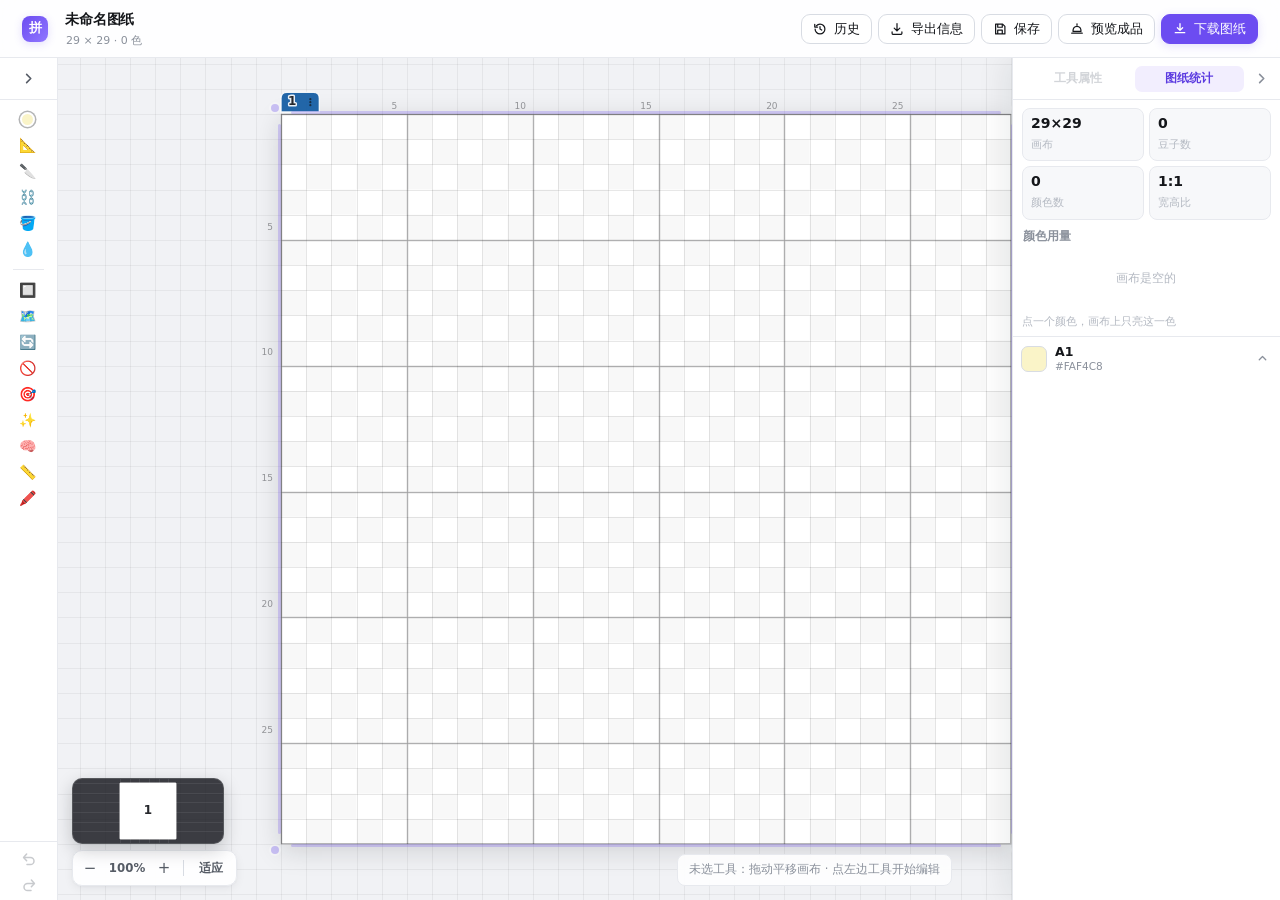
==== editor.html @ 42555d16 "Task #8：多区域 / 外置标签 / 跨层撤销 - 区域即实例：新建/点击切换/移动防重叠（resolveRegionOverlap 贪心沿最小清开轴推） - 外置左上标签：底边压顶线上方 2px" ====
<!DOCTYPE html>
<html lang="zh-CN">

<head>
    <meta charset="UTF-8">
    <meta name="viewport" content="width=device-width, initial-scale=1.0">
    <title>画布 · 拼豆图纸</title>
    <link rel="stylesheet" href="css/app.css">
    <link rel="stylesheet" href="css/editor.css">
</head>

<body class="editor">

    <header class="topbar ed-topbar">
        <a class="topbar-brand" href="index.html" title="回到首页">
            <span class="brand-mark">拼</span>
        </a>

        <div class="ed-doc">
            <input class="ed-doc-name" id="docName" value="未命名图纸" spellcheck="false" aria-label="图纸名称">
            <span class="ed-doc-meta" id="docMeta">—</span>
        </div>

        <div class="topbar-spacer"></div>

        <nav class="ed-actions">
            <button class="btn btn-sm" id="btnHistory" type="button">
                <svg width="14" height="14" viewBox="0 0 16 16" fill="none"><path d="M2.4 8a5.6 5.6 0 105.6-5.6c-1.7 0-3.2.8-4.2 2" stroke="currentColor" stroke-width="1.4" stroke-linecap="round"/><path d="M2 2.6v3.2h3.2" stroke="currentColor" stroke-width="1.4" stroke-linecap="round" stroke-linejoin="round"/><path d="M8 5.4V8l1.9 1.2" stroke="currentColor" stroke-width="1.4" stroke-linecap="round"/></svg>
                <span>历史</span>
            </button>

            <button class="btn btn-sm" id="btnExportInfo" type="button">
                <svg width="14" height="14" viewBox="0 0 16 16" fill="none"><path d="M8 1.8v8.4M4.8 7l3.2 3.2L11.2 7" stroke="currentColor" stroke-width="1.4" stroke-linecap="round" stroke-linejoin="round"/><path d="M2.4 11.4v1.4a1.4 1.4 0 001.4 1.4h8.4a1.4 1.4 0 001.4-1.4v-1.4" stroke="currentColor" stroke-width="1.4" stroke-linecap="round"/></svg>
                <span>导出信息</span>
            </button>

            <button class="btn btn-sm" id="btnSave" type="button">
                <svg width="14" height="14" viewBox="0 0 16 16" fill="none"><path d="M3 2.4h8l2.6 2.6v8.6H3V2.4z" stroke="currentColor" stroke-width="1.4" stroke-linejoin="round"/><path d="M5.4 2.4v3.6h5.2V2.4M5.4 13.6V9.4h5.2v4.2" stroke="currentColor" stroke-width="1.4" stroke-linejoin="round"/></svg>
                <span>保存</span>
            </button>

            <button class="btn btn-sm" id="btnIron" type="button">
                <svg width="14" height="14" viewBox="0 0 16 16" fill="none"><path d="M3.4 10.6h9.2c0-3.4-1.6-5.6-4.6-5.6S3.4 7.2 3.4 10.6z" stroke="currentColor" stroke-width="1.4" stroke-linejoin="round"/><path d="M2 12.8h12" stroke="currentColor" stroke-width="1.4" stroke-linecap="round"/><path d="M8 2v1.6" stroke="currentColor" stroke-width="1.4" stroke-linecap="round"/></svg>
                <span>预览成品</span>
            </button>

            <button class="btn btn-primary btn-sm" id="btnDownload" type="button">
                <svg width="14" height="14" viewBox="0 0 16 16" fill="none"><path d="M8 2v7.4M5 6.6L8 9.6l3-3" stroke="currentColor" stroke-width="1.5" stroke-linecap="round" stroke-linejoin="round"/><path d="M2.6 12.2h10.8" stroke="currentColor" stroke-width="1.5" stroke-linecap="round"/></svg>
                <span>下载图纸</span>
            </button>
        </nav>
    </header>

    <main class="ed-main">

        <!-- 工具栏（左侧导轨）：只放工具，属性/统计在右侧次面板 -->
        <aside class="ed-tools" id="toolbar">
            <button class="tool-toggle" id="toolToggle" type="button" title="展开工具名">
                <svg class="tool-toggle-chev" width="15" height="15" viewBox="0 0 16 16" fill="none">
                    <path d="M6 3.6L10.4 8 6 12.4" stroke="currentColor" stroke-width="1.7" stroke-linecap="round" stroke-linejoin="round" />
                </svg>
            </button>

            <div class="tool-scroll">
                <div class="tool-section" id="toolSection"></div>
            </div>

            <div class="tool-foot">
                <button class="undo-btn" id="btnUndo" type="button" title="撤销 (Ctrl+Z)">
                    <svg width="16" height="16" viewBox="0 0 16 16" fill="none"><path d="M3 7.4h6.4a3.6 3.6 0 010 7.2H6" stroke="currentColor" stroke-width="1.5" stroke-linecap="round"/><path d="M5.6 4L2.6 7.4l3 3.4" stroke="currentColor" stroke-width="1.5" stroke-linecap="round" stroke-linejoin="round"/></svg>
                    <span>撤销</span>
                </button>
                <button class="undo-btn" id="btnRedo" type="button" title="重做 (Ctrl+Y)">
                    <svg width="16" height="16" viewBox="0 0 16 16" fill="none"><path d="M13 7.4H6.6a3.6 3.6 0 000 7.2H10" stroke="currentColor" stroke-width="1.5" stroke-linecap="round"/><path d="M10.4 4l3 3.4-3 3.4" stroke="currentColor" stroke-width="1.5" stroke-linecap="round" stroke-linejoin="round"/></svg>
                    <span>重做</span>
                </button>
            </div>
        </aside>

        <!-- 画布 -->
        <div class="ed-viewport" id="viewport">
            <canvas id="board"></canvas>

            <!-- 画布尺寸手柄：跟着图纸走，拖四边/四角改格子数 -->
            <div class="ed-board-frame" id="boardFrame">
                <i class="bf-h bf-n" data-side="n"></i>
                <i class="bf-h bf-s" data-side="s"></i>
                <i class="bf-h bf-w" data-side="w"></i>
                <i class="bf-h bf-e" data-side="e"></i>
                <i class="bf-h bf-nw" data-side="nw"></i>
                <i class="bf-h bf-ne" data-side="ne"></i>
                <i class="bf-h bf-sw" data-side="sw"></i>
                <i class="bf-h bf-se" data-side="se"></i>
                <span class="bf-badge" id="bfBadge">29 × 29</span>
            </div>

            <!-- 左下角小窗导航：区域并集的色块 + 编号 + 视口框 -->
            <div class="ed-minimap" id="minimap">
                <canvas id="minimapCanvas"></canvas>
            </div>

            <div class="ed-hud ed-hud-left">
                <div class="ed-zoom">
                    <button class="hud-btn" id="zoomOut" title="缩小">−</button>
                    <span class="ed-zoom-val" id="zoomVal">100%</span>
                    <button class="hud-btn" id="zoomIn" title="放大">+</button>
                    <span class="hud-sep"></span>
                    <button class="hud-btn hud-btn-text" id="zoomFit" title="适应窗口">适应</button>
                </div>
            </div>

            <div class="ed-hud ed-hud-right">
                <span class="ed-hint" id="edHint">滚轮缩放 · 空格拖动 · B 画笔 R 剃刀 G 填充 I 取色</span>
            </div>
        </div>

        <!-- 次面板（右侧）：默认图纸统计，选中工具时变成该工具属性 -->
        <aside class="ed-insp" id="inspector">
            <header class="insp-head">
                <div class="insp-tabs" id="inspTabs">
                    <button class="insp-tab" data-tab="props" type="button">工具属性</button>
                    <button class="insp-tab is-active" data-tab="stats" type="button">图纸统计</button>
                </div>
                <button class="insp-fold" id="inspFold" type="button" title="收起次面板">
                    <svg class="insp-fold-chev" width="15" height="15" viewBox="0 0 16 16" fill="none">
                        <path d="M6 3.6L10.4 8 6 12.4" stroke="currentColor" stroke-width="1.7" stroke-linecap="round" stroke-linejoin="round" />
                    </svg>
                </button>
            </header>

            <div class="insp-body">
                <!-- 当前工具 / 命令的属性 -->
                <div class="insp-view" id="viewProps" hidden>

                    <!-- 有选区时的通用操作 -->
                    <div class="sel-bar" id="selBar" hidden>
                        <div class="sel-top">
                            <span class="sel-info" id="selInfo">—</span>
                            <span class="sel-scope" id="selScope">仅选区内</span>
                        </div>
                        <div class="sel-acts">
                            <button class="mini-btn" data-sel="fill" type="button" title="用当前颜色填满选区">填充</button>
                            <button class="mini-btn" data-sel="clear" type="button" title="清空选区内所有格子">清空</button>
                            <button class="mini-btn" data-sel="crop" type="button" title="把画布裁剪到选区">裁剪</button>
                            <button class="mini-btn" data-sel="none" type="button" title="取消选区">取消</button>
                        </div>
                    </div>

                    <!-- 笔迹：画笔 / 剃刀 共用 -->
                    <section class="ip-sec" data-panel="brush razor chainRazor">
                        <div class="ip-title">笔迹</div>

                        <div class="tp-row">
                            <span class="tp-label">大小</span>
                            <input class="tp-input" type="number" id="brushSize" value="1" min="1" max="20">
                        </div>

                        <div class="tp-row">
                            <span class="tp-label">形状</span>
                            <div class="tp-flip" id="brushShape">
                                <button class="mini-btn is-on" data-shape="square" type="button" title="方块">■</button>
                                <button class="mini-btn" data-shape="round" type="button" title="圆形">●</button>
                                <button class="mini-btn" data-shape="cross" type="button" title="十字">＋</button>
                            </div>
                        </div>

                        <div class="tp-row" data-when="razor chainRazor">
                            <span class="tp-label">擦除后</span>
                            <div class="ip-color ip-color-pick" id="eraseColorChip" role="button" tabindex="0" title="点一下改「空格底色」">
                                <span class="ip-color-dot" id="eraseColorDot"></span>
                                <span class="ip-color-code" id="eraseColorCode">#FFFFFF</span>
                                <input type="color" id="emptyColorPip" value="#ffffff" tabindex="-1">
                            </div>
                        </div>
                    </section>

                    <!-- 画笔：本地笔刷库（原「画笔管理」并入这里） -->
                    <section class="ip-sec" data-panel="brush">
                        <div class="ip-title">笔刷库 · 本地</div>
                        <div class="brush-lib" id="brushLibList"></div>
                        <button class="cmd-ghost" id="btnBrushSave" type="button">＋ 把当前笔迹存为笔刷</button>
                    </section>

                    <!-- 选区工具 -->
                    <section class="ip-sec" data-panel="select">
                        <div class="ip-title">选区</div>

                        <div class="tp-row tp-row-wide">
                            <span class="tp-label">形状</span>
                            <div class="tp-flip sel-shapes" id="selShape">
                                <button class="mini-btn is-on" data-shape="rect" type="button" title="拖出矩形">矩形</button>
                                <button class="mini-btn" data-shape="lasso" type="button" title="按住随手画圈">套索</button>
                                <button class="mini-btn" data-shape="smudge" type="button" title="涂抹：划到哪选到哪">涂抹</button>
                                <button class="mini-btn" data-shape="polygon" type="button" title="逐点连接，双击闭合">多边形</button>
                            </div>
                        </div>

                        <div class="tp-row tp-row-wide">
                            <span class="tp-label">方式</span>
                            <div class="tp-flip sel-shapes sel-ops" id="selOps">
                                <button class="mini-btn is-on" data-op="new" type="button" title="新选区：替换掉原来的选区">新建</button>
                                <button class="mini-btn" data-op="add" type="button" title="加选：Shift + 拖">加选</button>
                                <button class="mini-btn" data-op="sub" type="button" title="减选：Alt + 拖">减选</button>
                                <button class="mini-btn" data-op="inter" type="button" title="交集：Shift + Alt + 拖">交集</button>
                            </div>
                        </div>

                        <div class="tp-row" id="selSmudgeRow" hidden>
                            <span class="tp-label">笔宽</span>
                            <input class="cmd-range" type="range" id="selSmudge" min="1" max="6" step="1" value="3">
                        </div>

                        <div class="sel-stat" id="selStat">还没有选区</div>

                        <div class="tp-flip sel-quick">
                            <button class="mini-btn" data-selact="all" type="button" title="全选整张画布">全选</button>
                            <button class="mini-btn" data-selact="invert" type="button" title="选中选区以外的地方">反选</button>
                            <button class="mini-btn" data-selact="none" type="button" title="取消选区">取消</button>
                            <button class="mini-btn" data-selact="close" id="selClose" type="button" hidden>闭合</button>
                        </div>

                        <p class="cmd-hint">选区存在时，画笔 / 剃刀 / 填充 / 命令都只作用在选区内。</p>

                        <details class="ip-more">
                            <summary>快捷键与更多规则</summary>
                            <p class="cmd-hint">
                                <span class="hint-mod">按住 <b>Shift</b> 拖＝加选，<b>Alt</b> 拖＝减选，<b>Shift+Alt</b>＝交集，还能拖到一半再按。<br>
                                <b>Ctrl+A</b> 全选 · <b>Ctrl+Shift+I</b> 反选 · <b>Ctrl+D</b> 取消 · <b>Delete</b> 清内容<br></span>
                                多边形：连点顶点，双击或点回起点闭合。
                            </p>
                        </details>
                    </section>

                    <!-- 填充 -->
                    <section class="ip-sec" data-panel="fill">
                        <div class="ip-title">填充</div>
                        <div class="tp-row">
                            <span class="tp-label">填充颜色</span>
                            <button class="ip-color" id="fillColorChip" type="button" title="点下方色卡换色">
                                <span class="ip-color-dot" id="fillColorDot"></span>
                                <span class="ip-color-code" id="fillColorCode">—</span>
                            </button>
                        </div>
                        <p class="cmd-hint">点一下，填满相连的同色区域。</p>
                    </section>

                    <!-- 取色器 -->
                    <section class="ip-sec" data-panel="picker">
                        <div class="ip-title">取色器</div>
                        <p class="cmd-hint">点画布上任意格子，把它设为当前颜色。</p>
                    </section>

                    <!-- ============ 画布：尺寸 / 底色 / 翻转 ============ -->
                    <section class="ip-sec" data-panel="cmd:canvas">
                        <div class="ip-title">画布尺寸</div>

                        <div class="size-row">
                            <label class="size-field">
                                <span>宽</span>
                                <input class="tp-input" type="number" id="sizeCols" min="5" max="200" step="1" inputmode="numeric">
                            </label>
                            <span class="size-x">×</span>
                            <label class="size-field">
                                <span>高</span>
                                <input class="tp-input" type="number" id="sizeRows" min="5" max="200" step="1" inputmode="numeric">
                            </label>
                            <span class="size-unit">格</span>
                        </div>

                        <div class="size-meta" id="sizeMeta">—</div>

                        <div class="tp-row tp-row-wide">
                            <span class="tp-label">常用</span>
                            <div class="tp-flip size-presets" id="sizePresets">
                                <button class="mini-btn" data-size="14" type="button">14</button>
                                <button class="mini-btn" data-size="29" type="button">29</button>
                                <button class="mini-btn" data-size="48" type="button">48</button>
                                <button class="mini-btn" data-size="57" type="button">57</button>
                            </div>
                        </div>

                        <p class="cmd-hint">直接拖画布四边或四角的紫色把手，也能改大小；往左/往上拖是从另一侧长出来的。</p>

                        <div class="ip-title ip-title-gap">底色与方向</div>
                        <div class="tp-row">
                            <span class="tp-label" title="擦掉 / 删掉的格子按这个颜色显示，导出时仍算空格">空格底色</span>
                            <input class="color-well tp-color" type="color" id="emptyColor" value="#ffffff">
                        </div>
                        <div class="tp-row">
                            <span class="tp-label">整图翻转</span>
                            <div class="tp-flip">
                                <button class="mini-btn" data-flip="h" type="button" title="左右翻转">↔</button>
                                <button class="mini-btn" data-flip="v" type="button" title="上下翻转">↕</button>
                            </div>
                        </div>
                    </section>

                    <!-- ============ 命令：区域（多区域） ============ -->
                    <section class="ip-sec" data-panel="cmd:region">
                        <div class="ip-title">多区域</div>

                        <div class="size-row">
                            <label class="size-field">
                                <span>宽</span>
                                <input class="tp-input" type="number" id="regionCols" min="5" max="200" step="1" value="29" inputmode="numeric">
                            </label>
                            <span class="size-x">×</span>
                            <label class="size-field">
                                <span>高</span>
                                <input class="tp-input" type="number" id="regionRows" min="5" max="200" step="1" value="29" inputmode="numeric">
                            </label>
                            <span class="size-unit">格</span>
                        </div>

                        <button class="tp-btn tp-btn-primary" id="regionAddBtn" type="button">＋ 添加区域</button>
                        <p class="cmd-hint">新区域会自动排到不重叠的位置。也可选「区域」后在画布上拖拽框选一块范围来创建。</p>

                        <div class="ip-title ip-title-gap">当前区域</div>
                        <div class="size-meta" id="regionCurMeta">—</div>
                        <div class="tp-row">
                            <span class="tp-label">名称</span>
                            <input class="tp-input" type="text" id="regionName" placeholder="未命名区域" spellcheck="false">
                        </div>
                        <button class="tp-btn" id="regionRenameBtn" type="button">重命名当前区域</button>
                    </section>

                    <!-- ============ 命令：颜色转换 ============ -->
                    <section class="ip-sec" data-panel="cmd:colorConvert">
                        <div class="ip-title">颜色转换</div>

                        <div class="tp-row">
                            <span class="tp-label">源颜色</span>
                            <button class="ip-color" id="ccFromChip" type="button">
                                <span class="ip-color-dot" id="ccFromDot"></span>
                                <span class="ip-color-code" id="ccFromCode">未选</span>
                            </button>
                        </div>
                        <div class="cmd-swatches" id="ccSwatches"></div>

                        <div class="tp-row">
                            <span class="tp-label">换成</span>
                            <button class="ip-color" id="ccToChip" type="button" title="点下方色卡换色">
                                <span class="ip-color-dot" id="ccToDot"></span>
                                <span class="ip-color-code" id="ccToCode">—</span>
                            </button>
                        </div>

                        <div class="tp-row">
                            <span class="tp-label">范围</span>
                            <div class="tp-flip" data-scope-group="cc">
                                <button class="mini-btn is-on" data-scope="all" type="button">全图</button>
                                <button class="mini-btn" data-scope="sel" type="button">选区</button>
                            </div>
                        </div>

                        <p class="cmd-stat" id="ccStat">先选源颜色</p>
                        <button class="cmd-run" id="ccRun" type="button">转换</button>
                        <p class="cmd-hint">把源颜色的所有格子统一换成目标颜色，形状不变。</p>
                    </section>

                    <!-- ============ 命令：颜色剔除 ============ -->
                    <section class="ip-sec" data-panel="cmd:colorRemove">
                        <div class="ip-title">颜色剔除</div>

                        <div class="tp-row">
                            <span class="tp-label">要剔除</span>
                            <button class="ip-color" id="crFromChip" type="button">
                                <span class="ip-color-dot" id="crFromDot"></span>
                                <span class="ip-color-code" id="crFromCode">未选</span>
                            </button>
                        </div>
                        <div class="cmd-swatches" id="crSwatches"></div>

                        <div class="tp-row">
                            <span class="tp-label">范围</span>
                            <div class="tp-flip" data-scope-group="cr">
                                <button class="mini-btn is-on" data-scope="all" type="button">全图</button>
                                <button class="mini-btn" data-scope="sel" type="button">选区</button>
                            </div>
                        </div>

                        <p class="cmd-stat" id="crStat">先选要剔除的颜色</p>
                        <button class="cmd-run" id="crRun" type="button">剔除</button>
                        <p class="cmd-hint">选中的颜色全部变成空格，其他颜色不动。</p>
                    </section>

                    <!-- ============ 命令：颜色量化 ============ -->
                    <section class="ip-sec" data-panel="cmd:quantize">
                        <div class="ip-title">颜色量化</div>

                        <div class="tp-row">
                            <span class="tp-label">当前</span>
                            <b class="cmd-val" id="qNow">—</b>
                        </div>

                        <div class="tp-row">
                            <span class="tp-label">保留</span>
                            <input class="cmd-range" type="range" id="qN" min="2" max="24" step="1" value="12">
                            <b class="cmd-val" id="qNVal">12 色</b>
                        </div>

                        <div class="cmd-presets" id="qPresets">
                            <button class="mini-btn" data-n="6" type="button">6</button>
                            <button class="mini-btn" data-n="8" type="button">8</button>
                            <button class="mini-btn is-on" data-n="12" type="button">12</button>
                            <button class="mini-btn" data-n="16" type="button">16</button>
                            <button class="mini-btn" data-n="24" type="button">24</button>
                        </div>

                        <p class="cmd-stat" id="qStat">—</p>
                        <button class="cmd-run" id="qRun" type="button">量化</button>
                        <p class="cmd-hint">保留用量最多的 N 色，其余按 CIEDE2000 色差就近合并。</p>
                    </section>

                    <!-- ============ 命令：杂色过滤 ============ -->
                    <section class="ip-sec" data-panel="cmd:noise">
                        <div class="ip-title">杂色过滤</div>

                        <div class="tp-row tp-row-wide">
                            <span class="tp-label">低频色</span>
                            <span class="cmd-inline">
                                全图少于 <input class="tp-input" type="number" id="nMax" value="3" min="1" max="30"> 颗
                            </span>
                        </div>

                        <div class="tp-row tp-row-wide">
                            <span class="tp-label">孤立度</span>
                            <span class="cmd-inline">
                                同色邻居 <input class="cmd-range" type="range" id="nSame" min="0" max="50" step="5" value="25">
                                <b class="cmd-val" id="nSameVal">&lt;25%</b>
                            </span>
                        </div>

                        <p class="cmd-stat" id="nStat">—</p>
                        <button class="cmd-run" id="nRun" type="button">过滤</button>
                        <p class="cmd-hint">把稀疏颜色的孤立格子，并入周围最多的那个颜色。</p>
                    </section>

                    <!-- ============ 命令：描边 ============ -->
                    <section class="ip-sec" data-panel="cmd:outline">
                        <div class="ip-title">描边</div>

                        <div class="tp-row">
                            <span class="tp-label">描边颜色</span>
                            <button class="ip-color" id="olColorChip" type="button" title="点下方色卡换色">
                                <span class="ip-color-dot" id="olColorDot"></span>
                                <span class="ip-color-code" id="olColorCode">—</span>
                            </button>
                        </div>

                        <div class="tp-row">
                            <span class="tp-label">方向</span>
                            <div class="tp-flip" id="olDir">
                                <button class="mini-btn is-on" data-dir="out" type="button">外描边</button>
                                <button class="mini-btn" data-dir="in" type="button">内描边</button>
                            </div>
                        </div>

                        <div class="tp-row">
                            <span class="tp-label">粗细</span>
                            <div class="tp-flip" id="olWidth">
                                <button class="mini-btn is-on" data-w="1" type="button">1</button>
                                <button class="mini-btn" data-w="2" type="button">2</button>
                                <button class="mini-btn" data-w="3" type="button">3</button>
                            </div>
                        </div>

                        <div class="tp-row">
                            <span class="tp-label">对角</span>
                            <label class="cmd-check"><input type="checkbox" id="olDiag"> 包含斜角</label>
                        </div>

                        <div class="tp-row">
                            <span class="tp-label">范围</span>
                            <div class="tp-flip" data-scope-group="ol">
                                <button class="mini-btn is-on" data-scope="all" type="button">全图</button>
                                <button class="mini-btn" data-scope="sel" type="button">选区</button>
                            </div>
                        </div>

                        <p class="cmd-stat" id="olStat">—</p>
                        <button class="cmd-run" id="olRun" type="button">描边</button>
                        <p class="cmd-hint">外描边沿图形外缘加一圈，内描边把图形边缘染色。</p>
                    </section>

                    <!-- ============ 命令：画布边界 ============ -->
                    <section class="ip-sec" data-panel="cmd:bounds">
                        <div class="ip-title">画布边界</div>

                        <div class="tp-row">
                            <span class="tp-label">留白</span>
                            <span class="cmd-inline">
                                <input class="tp-input" type="number" id="bdPad" value="0" min="0" max="10"> 格
                            </span>
                        </div>

                        <p class="cmd-stat" id="bdStat">—</p>
                        <button class="cmd-run" id="bdRun" type="button">裁剪到内容</button>
                        <p class="cmd-hint">去掉四周空白，只留图形外框加指定留白。</p>
                    </section>

                    <p class="insp-tip" id="propsTip"></p>
                </div>

                <!-- 图纸统计 -->
                <div class="insp-view" id="viewStats">
                    <div class="stat-cards" id="statCards"></div>

                    <div class="stat-head">
                        <span>颜色用量</span>
                        <button class="stat-clear" id="focusClear" type="button" hidden>取消提亮</button>
                    </div>
                    <div class="stat-list" id="statList"></div>
                    <p class="insp-tip">点一个颜色，画布上只亮这一色</p>
                </div>
            </div>

            <div class="tool-colors" id="toolColors">
                <div class="tc-current">
                    <span class="tc-swatch" id="currentSwatch"></span>
                    <div class="tc-info">
                        <b id="currentCode">—</b>
                        <span id="currentHex">点色块选色</span>
                    </div>
                    <button class="tc-more" id="tcMore" type="button" title="展开 / 收起色卡">
                        <svg width="13" height="13" viewBox="0 0 16 16" fill="none"><path d="M4 6.4L8 10.4l4-4" stroke="currentColor" stroke-width="1.6" stroke-linecap="round" stroke-linejoin="round"/></svg>
                    </button>
                </div>

                <input class="tc-search" id="colorSearch" type="text" placeholder="输入编号搜索…" spellcheck="false">
                <div class="tc-series" id="colorSeries"></div>
                <div class="tc-grid" id="colorGrid"></div>
            </div>

            <!-- 收起态：只留一条色块，按用量从多到少 -->
            <div class="insp-strip" id="inspStrip" hidden>
                <div class="strip-list" id="stripList"></div>
            </div>
        </aside>


        <!-- 图纸参数抽屉 -->
        <section class="ed-drawer" id="drawer" hidden>
            <header class="dr-head">
                <h2 id="drawerTitle">下载拼豆图纸</h2>
                <button class="dr-close" id="drawerClose" type="button" aria-label="关闭">✕</button>
            </header>

            <div class="dr-body">
                <div class="dr-group">
                    <span class="dr-group-title">输出</span>

                    <label class="dr-row">
                        <span>单个豆子尺寸</span>
                        <span class="dr-inline">
                            <input class="range" type="range" id="optBead" min="10" max="60" step="1" value="30">
                            <input class="input dr-num" type="number" id="optBeadNum" min="10" max="60" value="30">
                            <em>px</em>
                        </span>
                    </label>

                    <label class="dr-row">
                        <span>图纸样式</span>
                        <select class="select" id="optStyle">
                            <option value="color">彩色图纸</option>
                            <option value="color-code" selected>彩色 + 色号</option>
                            <option value="symbol">黑白符号</option>
                        </select>
                    </label>

                    <label class="dr-row">
                        <span>拼豆形状</span>
                        <select class="select" id="optShape">
                            <option value="square">正方形</option>
                            <option value="round-square" selected>圆角方块</option>
                            <option value="ring">圆珠</option>
                        </select>
                    </label>

                    <label class="dr-row">
                        <span>颜色统计位置</span>
                        <select class="select" id="optLegend">
                            <option value="bottom" selected>图纸下方</option>
                            <option value="side">图纸右侧</option>
                            <option value="wrap">环绕图纸</option>
                            <option value="none">不显示</option>
                        </select>
                    </label>

                    <label class="dr-row">
                        <span>透明格颜色</span>
                        <input class="color-well" type="color" id="optEmptyColor" value="#ffffff">
                    </label>
                </div>

                <div class="dr-group">
                    <span class="dr-group-title">网格与坐标</span>

                    <label class="dr-check">
                        <input type="checkbox" id="optGrid" checked>
                        <span>显示网格线</span>
                        <input class="color-well dr-mini-color" type="color" id="optGridColor" value="#9aa0aa">
                    </label>

                    <label class="dr-row dr-row-tight">
                        <span>网格线粗度</span>
                        <input class="range" type="range" id="optGridWidth" min="0.5" max="4" step="0.5" value="1">
                    </label>

                    <label class="dr-check">
                        <input type="checkbox" id="optCoords" checked>
                        <span>显示坐标数字</span>
                        <input class="color-well dr-mini-color" type="color" id="optCoordColor" value="#000000">
                    </label>

                    <label class="dr-check">
                        <input type="checkbox" id="optBigGrid">
                        <span>显示大格子线</span>
                        <input class="color-well dr-mini-color" type="color" id="optBigGridColor" value="#8B4513">
                    </label>

                    <label class="dr-row dr-row-tight">
                        <span>大格子大小</span>
                        <span class="dr-inline">
                            每 <input class="input dr-num" type="number" id="optBigGridSize" min="2" max="20" value="5"> 格
                        </span>
                    </label>

                    <label class="dr-row dr-row-tight">
                        <span>大格子线粗度</span>
                        <input class="range" type="range" id="optBigGridWidth" min="1" max="5" step="0.5" value="2">
                    </label>
                </div>

                <div class="dr-group">
                    <span class="dr-group-title">其他</span>
                    <label class="dr-row">
                        <span>水印文本</span>
                        <input class="input" type="text" id="optWatermark" placeholder="留空则不显示">
                    </label>
                </div>
            </div>

            <footer class="dr-foot">
                <button class="btn" id="drawerCancel" type="button">取消</button>
                <button class="btn btn-primary" id="drawerConfirm" type="button">生成并下载</button>
            </footer>
        </section>

        <!-- 操作历史 -->
        <section class="ed-sheet" id="historySheet" hidden>
            <header class="dr-head">
                <h2>操作历史</h2>
                <button class="dr-close" id="historyClose" type="button" aria-label="关闭">✕</button>
            </header>
            <div class="dr-body">
                <ol class="hist-list" id="histList"></ol>
            </div>
        </section>

        <!-- 导出图纸信息 -->
        <section class="ed-sheet" id="infoSheet" hidden>
            <header class="dr-head">
                <h2>导出图纸信息</h2>
                <button class="dr-close" id="infoClose" type="button" aria-label="关闭">✕</button>
            </header>
            <div class="dr-body">
                <p class="info-lead">
                    把整张图纸压成一段文本 / 一个文件。以后在同一台或别的设备上导回来，图纸一颗都不差。
                </p>

                <div class="info-badge" id="infoBadge"></div>

                <div class="info-list">
                    <div class="info-item">
                        <div class="info-text">
                            <strong>复制到剪贴板</strong>
                            <span>压缩版，直接粘到聊天窗口或备忘录里存着</span>
                        </div>
                        <button class="btn btn-primary btn-sm" id="infoCopy" type="button">复制</button>
                    </div>

                    <div class="info-item">
                        <div class="info-text">
                            <strong>下载 txt</strong>
                            <span>同样是压缩版，存成文件更好找</span>
                        </div>
                        <button class="btn btn-sm" id="infoTxt" type="button">下载</button>
                    </div>

                    <div class="info-item">
                        <div class="info-text">
                            <strong>下载工程文件</strong>
                            <span>完整保留画布尺寸、调色板和当前配色，只给本站用</span>
                        </div>
                        <button class="btn btn-sm" id="infoJson" type="button">下载 .json</button>
                    </div>
                </div>

                <details class="info-preview">
                    <summary>看看这段文本长什么样</summary>
                    <textarea class="info-textarea" id="infoText" readonly spellcheck="false"></textarea>
                </details>
            </div>
        </section>

        <!-- 智能优化 -->
        <section class="ed-sheet ed-sheet-opt" id="smartSheet" hidden>
            <header class="dr-head">
                <h2>智能优化</h2>
                <span class="so-head-hint" id="soHeadHint"></span>
                <button class="dr-icon" id="soMax" type="button" title="最大化 / 还原">⛶</button>
                <button class="dr-close" id="smartClose" type="button" aria-label="关闭">✕</button>
            </header>

            <div class="so-main">
                <!-- 左：条件 + 优化刷 -->
                <aside class="so-side">
                    <div class="so-sec">
                        <div class="so-sec-title">优化条件</div>

                        <label class="so-row">
                            <span>低频判定</span>
                            <span class="dr-inline">
                                少于 <input class="input dr-num" type="number" id="smRatio" min="1" max="20" value="3">
                                % 的豆子
                            </span>
                        </label>

                        <label class="so-row">
                            <span>颜色接近度</span>
                            <span class="dr-inline so-inline-wide">
                                <input class="range" type="range" id="smDelta" min="2" max="20" step="1" value="9">
                                <em id="smDeltaVal">ΔE ≤ 9</em>
                            </span>
                        </label>

                        <label class="so-check" id="soScopeWrap" hidden>
                            <input type="checkbox" id="soScope" checked>
                            <span id="soScopeLabel">只作用于当前选区</span>
                        </label>
                    </div>

                    <div class="so-sec">
                        <div class="so-sec-title">
                            优化刷
                            <em>在预览上涂，抠出不想动的地方</em>
                        </div>

                        <div class="so-modes" id="soModes">
                            <button class="so-mode is-on" data-mode="erase" type="button">排除</button>
                            <button class="so-mode" data-mode="restore" type="button">恢复</button>
                            <button class="so-mode so-mode-flat" id="soClearErased" type="button" title="清空所有排除">清空</button>
                        </div>

                        <label class="so-row">
                            <span>笔刷大小</span>
                            <span class="dr-inline so-inline-wide">
                                <input class="range" type="range" id="soBrush" min="1" max="10" step="1" value="2">
                                <em id="soBrushVal">2</em>
                            </span>
                        </label>

                        <div class="so-colors">
                            <label class="so-color">
                                <input class="color-well" type="color" id="soMarkColor" value="#ff2d55">
                                <span>会改变</span>
                            </label>
                            <label class="so-color">
                                <input class="color-well" type="color" id="soErasedColor" value="#0ca678">
                                <span>已排除</span>
                            </label>
                        </div>
                    </div>

                    <div class="so-hint" id="soHint">拖动 = 排除；按住 <b>Alt</b> 拖动 = 恢复。</div>
                </aside>

                <!-- 中：预览 -->
                <div class="so-stage">
                    <div class="so-canvas-wrap" id="soWrap">
                        <div class="so-canvas-box" id="soBox">
                            <canvas id="soCanvas"></canvas>
                            <div class="so-cursor" id="soCursor" hidden></div>
                        </div>
                    </div>
                    <div class="so-stage-foot">
                        <span id="soInfo">—</span>
                        <span class="so-zoominfo" id="soZoom">—</span>
                    </div>
                </div>

                <!-- 右：建议 -->
                <aside class="so-list-col">
                    <div class="sm-summary" id="smSummary"></div>
                    <div class="so-list-tools">
                        <span id="soListCount">—</span>
                        <button class="so-mini" id="soAllOn" type="button">全选</button>
                        <button class="so-mini" id="soAllOff" type="button">全不选</button>
                    </div>
                    <div class="sm-list" id="smList"></div>
                </aside>
            </div>

            <footer class="dr-foot">
                <button class="btn" id="smartCancel" type="button">取消</button>
                <button class="btn btn-primary" id="smartApply" type="button">合并</button>
            </footer>
        </section>

        <div class="ed-scrim" id="scrim" hidden></div>
    </main>

    <script src="js/colors.js"></script>
    <script src="js/colorUtils.js"></script>
    <!-- 图纸信息编码（v1 的 InfoPaper 三件套，格式跨版本通用） -->
    <script src="modules/InfoPaperConverter.js"></script>
    <script src="modules/InfoPaperCompressor.js"></script>
    <script src="modules/InfoPaperManager.js"></script>
    <!-- 成品预览渲染（v1 的物理烫效果，独立模块）。纹理 318KB，点「预览成品」时才拉 --> 
    <script src="js/ironPreview.js"></script>
    <script src="js/worldstore.js"></script>
    <script src="js/editor.js"></script>
</body>

</html>
---- css/app.css ----
/* =============================================================
 * app.css — 全站设计令牌与通用组件
 * 三个页面（home / create / editor）共用这一层。
 * 只放令牌、重置、基础组件；页面专属样式在各自文件里。
 * ============================================================= */

:root {
    /* 品牌 */
    --brand: #6C4CF1;
    --brand-hover: #5B3BE0;
    --brand-soft: #F2EEFE;
    --brand-soft-2: #E6DFFD;
    --brand-ring: rgba(108, 76, 241, .18);

    /* 中性色阶 */
    --ink: #14161A;
    --ink-2: #565C66;
    --ink-3: #8A909B;
    --ink-4: #B4B9C2;

    --line: #E7E9EE;
    --line-2: #D8DCE3;
    --line-3: #C3C9D2;

    --surface: #FFFFFF;
    --surface-2: #F7F8FA;
    --surface-3: #EFF1F4;
    --bg: #FBFAFD;

    /* 语义色 */
    --ok: #0F9D58;
    --ok-soft: #E7F6EE;
    --warn: #E0A008;
    --warn-soft: #FDF4DC;
    --danger: #E0453F;
    --danger-soft: #FCEBEA;

    /* 圆角 */
    --r-xs: 6px;
    --r-sm: 9px;
    --r-md: 13px;
    --r-lg: 18px;
    --r-xl: 24px;
    --r-full: 999px;

    /* 阴影 */
    --sh-1: 0 1px 2px rgba(20, 22, 26, .05);
    --sh-2: 0 3px 10px rgba(20, 22, 26, .06), 0 1px 3px rgba(20, 22, 26, .04);
    --sh-3: 0 10px 30px rgba(20, 22, 26, .09), 0 2px 8px rgba(20, 22, 26, .05);
    --sh-4: 0 24px 70px rgba(20, 22, 26, .16);

    /* 动效 */
    --ease: cubic-bezier(.32, .72, .35, 1);
    --ease-out: cubic-bezier(.16, 1, .3, 1);

    /* 尺寸 */
    --topbar-h: 58px;
}

*,
*::before,
*::after {
    box-sizing: border-box;
}

/* hidden 必须压住任何 display 声明，否则 .flow{display:flex} 会把它顶回来 */
[hidden] {
    display: none !important;
}

html,
body {
    height: 100%;
}

body {
    margin: 0;
    background: var(--bg);
    color: var(--ink);
    font-family: system-ui, -apple-system, "Segoe UI", "PingFang SC", "Hiragino Sans GB", "Microsoft YaHei", sans-serif;
    font-size: 14.5px;
    line-height: 1.55;
    -webkit-font-smoothing: antialiased;
    text-rendering: optimizeLegibility;
}

h1, h2, h3, h4, p, figure {
    margin: 0;
}

button,
input,
select,
textarea {
    font: inherit;
    color: inherit;
}

img {
    max-width: 100%;
    display: block;
}

a {
    color: inherit;
    text-decoration: none;
}

::selection {
    background: var(--brand-soft-2);
    color: var(--brand-hover);
}

:focus-visible {
    outline: 2px solid var(--brand);
    outline-offset: 2px;
}

/* 滚动条 —— 细、灰、不抢视线 */
* {
    scrollbar-width: thin;
    scrollbar-color: var(--line-2) transparent;
}

*::-webkit-scrollbar {
    width: 9px;
    height: 9px;
}

*::-webkit-scrollbar-track {
    background: transparent;
}

*::-webkit-scrollbar-thumb {
    background: var(--line-2);
    border-radius: var(--r-full);
    border: 2px solid transparent;
    background-clip: content-box;
}

*::-webkit-scrollbar-thumb:hover {
    background: var(--ink-4);
    background-clip: content-box;
}

/* =============================================================
 * 顶栏
 * ============================================================= */

.topbar {
    height: var(--topbar-h);
    display: flex;
    align-items: center;
    gap: 14px;
    padding: 0 22px;
    background: rgba(255, 255, 255, .82);
    backdrop-filter: saturate(180%) blur(14px);
    -webkit-backdrop-filter: saturate(180%) blur(14px);
    border-bottom: 1px solid var(--line);
    position: relative;
    z-index: 40;
}

.topbar-brand {
    display: flex;
    align-items: center;
    gap: 9px;
    font-weight: 750;
    letter-spacing: -.02em;
    font-size: 15px;
    white-space: nowrap;
}

.brand-mark {
    width: 26px;
    height: 26px;
    border-radius: 8px;
    background: linear-gradient(135deg, var(--brand) 0%, #9077FF 100%);
    display: grid;
    place-items: center;
    color: #fff;
    font-size: 13px;
    font-weight: 800;
    box-shadow: 0 2px 8px var(--brand-ring);
    flex: none;
}

.topbar-spacer {
    flex: 1;
}

/* =============================================================
 * 按钮
 * ============================================================= */

.btn {
    display: inline-flex;
    align-items: center;
    justify-content: center;
    gap: 7px;
    height: 36px;
    padding: 0 15px;
    border: 1px solid var(--line-2);
    border-radius: var(--r-sm);
    background: var(--surface);
    color: var(--ink);
    font-size: 13.5px;
    font-weight: 560;
    cursor: pointer;
    white-space: nowrap;
    transition: background .16s var(--ease), border-color .16s var(--ease), box-shadow .16s var(--ease), transform .12s var(--ease);
    user-select: none;
}

.btn:hover {
    background: var(--surface-2);
    border-color: var(--line-3);
}

.btn:active {
    transform: translateY(1px);
}

.btn:disabled {
    opacity: .45;
    cursor: not-allowed;
    transform: none;
}

.btn-primary {
    background: var(--brand);
    border-color: var(--brand);
    color: #fff;
    box-shadow: 0 2px 10px var(--brand-ring);
}

.btn-primary:hover {
    background: var(--brand-hover);
    border-color: var(--brand-hover);
}

.btn-ghost {
    border-color: transparent;
    background: transparent;
    color: var(--ink-2);
}

.btn-ghost:hover {
    background: var(--surface-3);
    color: var(--ink);
}

.btn-sm {
    height: 30px;
    padding: 0 11px;
    font-size: 12.5px;
}

.btn-lg {
    height: 46px;
    padding: 0 26px;
    font-size: 15px;
    border-radius: var(--r-md);
}

.btn-icon {
    width: 34px;
    padding: 0;
    flex: none;
}

/* =============================================================
 * 表单控件
 * ============================================================= */

.field {
    display: flex;
    flex-direction: column;
    gap: 7px;
    min-width: 0;
}

.field-label {
    font-size: 12.5px;
    font-weight: 600;
    color: var(--ink-2);
    display: flex;
    align-items: center;
    gap: 6px;
}

.field-hint {
    font-size: 11.5px;
    color: var(--ink-3);
    font-weight: 450;
}

.field-value {
    margin-left: auto;
    font-size: 12px;
    font-weight: 650;
    color: var(--brand);
    font-variant-numeric: tabular-nums;
}

.input,
.select {
    height: 36px;
    width: 100%;
    padding: 0 11px;
    border: 1px solid var(--line-2);
    border-radius: var(--r-sm);
    background: var(--surface);
    font-size: 13.5px;
    transition: border-color .16s var(--ease), box-shadow .16s var(--ease);
    min-width: 0;
}

.select {
    appearance: none;
    background-image: url("data:image/svg+xml;charset=utf-8,%3Csvg xmlns='http://www.w3.org/2000/svg' width='11' height='7' viewBox='0 0 11 7'%3E%3Cpath d='M1 1l4.5 4.5L10 1' stroke='%238A909B' stroke-width='1.6' fill='none' stroke-linecap='round' stroke-linejoin='round'/%3E%3C/svg%3E");
    background-repeat: no-repeat;
    background-position: right 11px center;
    padding-right: 30px;
    cursor: pointer;
}

.input:focus,
.select:focus {
    outline: 0;
    border-color: var(--brand);
    box-shadow: 0 0 0 3px var(--brand-ring);
}

.input[type="number"] {
    font-variant-numeric: tabular-nums;
}

/* 滑块 */
.range {
    -webkit-appearance: none;
    appearance: none;
    width: 100%;
    height: 20px;
    background: transparent;
    cursor: pointer;
    margin: 0;
}

.range::-webkit-slider-runnable-track {
    height: 4px;
    border-radius: var(--r-full);
    background: var(--surface-3);
}

.range::-webkit-slider-thumb {
    -webkit-appearance: none;
    appearance: none;
    width: 15px;
    height: 15px;
    margin-top: -5.5px;
    border-radius: 50%;
    background: #fff;
    border: 1.5px solid var(--brand);
    box-shadow: 0 1px 4px rgba(20, 22, 26, .18);
    transition: transform .12s var(--ease);
}

.range::-webkit-slider-thumb:hover {
    transform: scale(1.14);
}

.range::-moz-range-track {
    height: 4px;
    border-radius: var(--r-full);
    background: var(--surface-3);
}

.range::-moz-range-thumb {
    width: 13px;
    height: 13px;
    border-radius: 50%;
    background: #fff;
    border: 1.5px solid var(--brand);
    box-shadow: 0 1px 4px rgba(20, 22, 26, .18);
}

/* 取色器 */
.color-well {
    -webkit-appearance: none;
    appearance: none;
    width: 36px;
    height: 36px;
    padding: 0;
    border: 1px solid var(--line-2);
    border-radius: var(--r-sm);
    background: var(--surface);
    cursor: pointer;
    flex: none;
    overflow: hidden;
}

.color-well::-webkit-color-swatch-wrapper {
    padding: 3px;
}

.color-well::-webkit-color-swatch {
    border: none;
    border-radius: 5px;
}

.color-well::-moz-color-swatch {
    border: none;
    border-radius: 5px;
}

/* 复选 / 开关 */
.check {
    display: inline-flex;
    align-items: center;
    gap: 8px;
    font-size: 13px;
    color: var(--ink-2);
    cursor: pointer;
    user-select: none;
    white-space: nowrap;
}

.check input {
    appearance: none;
    width: 17px;
    height: 17px;
    border: 1.5px solid var(--line-3);
    border-radius: 5px;
    background: var(--surface);
    cursor: pointer;
    position: relative;
    transition: background .14s var(--ease), border-color .14s var(--ease);
    flex: none;
    margin: 0;
}

.check input:checked {
    background: var(--brand);
    border-color: var(--brand);
}

.check input:checked::after {
    content: "";
    position: absolute;
    left: 4.5px;
    top: 1.5px;
    width: 5px;
    height: 9px;
    border: solid #fff;
    border-width: 0 2px 2px 0;
    transform: rotate(42deg);
}

/* 分段控件 */
.segmented {
    display: inline-flex;
    padding: 3px;
    background: var(--surface-3);
    border-radius: var(--r-sm);
    gap: 2px;
}

.segmented button {
    border: 0;
    background: transparent;
    padding: 5px 13px;
    border-radius: 7px;
    font-size: 12.5px;
    font-weight: 560;
    color: var(--ink-2);
    cursor: pointer;
    transition: background .16s var(--ease), color .16s var(--ease), box-shadow .16s var(--ease);
    white-space: nowrap;
}

.segmented button.is-active {
    background: var(--surface);
    color: var(--ink);
    box-shadow: var(--sh-1);
}

/* =============================================================
 * 通用容器
 * ============================================================= */

.card {
    background: var(--surface);
    border: 1px solid var(--line);
    border-radius: var(--r-lg);
    box-shadow: var(--sh-1);
}

.tag {
    display: inline-flex;
    align-items: center;
    gap: 5px;
    height: 22px;
    padding: 0 9px;
    border-radius: var(--r-full);
    background: var(--surface-3);
    color: var(--ink-2);
    font-size: 11.5px;
    font-weight: 600;
    font-variant-numeric: tabular-nums;
}

.tag-brand {
    background: var(--brand-soft);
    color: var(--brand-hover);
}

.divider {
    height: 1px;
    background: var(--line);
    border: 0;
    margin: 0;
}

/* 像素图放大不模糊 —— 全站统一 */
.pixelated {
    image-rendering: pixelated;
    image-rendering: -moz-crisp-edges;
    image-rendering: crisp-edges;
}

/* 棋盘格底（透明区可见） */
.checker {
    background-color: #fff;
    background-image:
        linear-gradient(45deg, #EDEFF3 25%, transparent 25%, transparent 75%, #EDEFF3 75%),
        linear-gradient(45deg, #EDEFF3 25%, transparent 25%, transparent 75%, #EDEFF3 75%);
    background-size: 16px 16px;
    background-position: 0 0, 8px 8px;
}

/* 工具提示 */
[data-tip] {
    position: relative;
}

[data-tip]:hover::after {
    content: attr(data-tip);
    position: absolute;
    left: 50%;
    bottom: calc(100% + 8px);
    transform: translateX(-50%);
    background: #22252B;
    color: #fff;
    font-size: 11.5px;
    padding: 5px 9px;
    border-radius: 6px;
    white-space: nowrap;
    pointer-events: none;
    z-index: 999;
    box-shadow: var(--sh-2);
}

/* 空状态 */
.empty-state {
    display: grid;
    place-items: center;
    gap: 10px;
    color: var(--ink-3);
    text-align: center;
}

@media (prefers-reduced-motion: reduce) {
    * {
        animation-duration: .01ms !important;
        transition-duration: .01ms !important;
    }
}
---- css/editor.css ----
/* =============================================================
 * editor.css — 无限画布编辑器
 *
 *   ┌────────┬──────────────────────────────────────┐
 *   │ 工具条  │                                      │
 *   │ 面条态  │            画布（占据剩余全部）         │
 *   │ 58 / 218│                                      │
 *   └────────┴──────────────────────────────────────┘
 * ============================================================= */

body.editor {
    display: flex;
    flex-direction: column;
    height: 100vh;
    overflow: hidden;
    background: var(--surface-2);
}

/* 侧栏按钮：去掉移动端点击灰块闪烁，避免长按选中文字 */
.ed-tools button {
    -webkit-tap-highlight-color: transparent;
    touch-action: manipulation;
    user-select: none;
}

/* =============================================================
 * 顶栏
 * ============================================================= */

.ed-topbar {
    gap: 12px;
    flex: none;
}

.ed-doc {
    display: flex;
    flex-direction: column;
    justify-content: center;
    min-width: 0;
    gap: 1px;
}

.ed-doc-name {
    border: 0;
    background: transparent;
    font-size: 14px;
    font-weight: 680;
    letter-spacing: -.01em;
    padding: 1px 5px;
    border-radius: 5px;
    width: 190px;
    max-width: 100%;
    transition: background .15s var(--ease);
}

.ed-doc-name:hover {
    background: var(--surface-3);
}

.ed-doc-name:focus {
    outline: 0;
    background: var(--surface);
    box-shadow: 0 0 0 2px var(--brand-ring);
}

.ed-doc-meta {
    font-size: 11px;
    color: var(--ink-3);
    padding-left: 6px;
    font-variant-numeric: tabular-nums;
    white-space: nowrap;
}

.ed-actions {
    display: flex;
    align-items: center;
    gap: 6px;
}

.ed-actions .btn span {
    font-size: 12.8px;
}

/* =============================================================
 * 主体
 * ============================================================= */

.ed-main {
    flex: 1;
    min-height: 0;
    display: flex;
    position: relative;
    overflow: hidden;
}

/* 画布宽度只由「收起态」的侧栏宽度决定，展开时侧栏浮在画布之上，
   这样展开/收起不会触发画布重建，也不会让图纸位移 */
.ed-viewport {
    flex: 1;
    min-width: 0;
    margin-left: 58px;
    /* 右侧同理：只按「收起态」的导轨宽让位，展开的次面板浮在画布之上，
       所以开合次面板不会改画布尺寸、不会推图纸 */
    margin-right: 46px;
    position: relative;
    overflow: hidden;
    background: #F1F2F5;
    touch-action: none;
}

#board {
    display: block;
    width: 100%;
    height: 100%;
    cursor: crosshair;
}

#board.is-panning {
    cursor: grabbing;
}

#board.is-pan-ready {
    cursor: grab;
}

/* 没选工具时：左键拖动平移 */
#board.is-idle {
    cursor: grab;
}

#board.is-idle.is-panning {
    cursor: grabbing;
}

/* 画布尺寸手柄：浮在图纸四边外侧，不压格子，所以绘制不受影响 */
.ed-board-frame {
    position: absolute;
    left: 0;
    top: 0;
    pointer-events: none;
    z-index: 6;
    will-change: transform, width, height;
}

.bf-h {
    position: absolute;
    pointer-events: auto;
    touch-action: none;
}

/* 中间那根可见的把手条 */
.bf-h::after {
    content: '';
    position: absolute;
    background: var(--brand);
    opacity: .24;
    border-radius: 99px;
    transition: opacity .16s var(--ease), background .16s var(--ease);
}

.ed-board-frame:hover .bf-h::after {
    opacity: .3;
}

.ed-board-frame.is-resizing .bf-h::after {
    opacity: .62;
}

/* 指到哪条边就亮哪条，不用猜能不能拖 */
.ed-board-frame .bf-h:hover::after {
    opacity: .95;
    background: var(--brand-hover);
}

.bf-n,
.bf-s {
    left: 10px;
    right: 10px;
    height: 10px;
    cursor: ns-resize;
}

.bf-n {
    top: -10px;
}

.bf-s {
    bottom: -10px;
}

.bf-n::after,
.bf-s::after {
    left: 0;
    right: 0;
    height: 3px;
}

.bf-n::after {
    bottom: 0;
}

.bf-s::after {
    top: 0;
}

.bf-w,
.bf-e {
    top: 10px;
    bottom: 10px;
    width: 10px;
    cursor: ew-resize;
}

.bf-w {
    left: -10px;
}

.bf-e {
    right: -10px;
}

.bf-w::after,
.bf-e::after {
    top: 0;
    bottom: 0;
    width: 3px;
}

.bf-w::after {
    right: 0;
}

.bf-e::after {
    left: 0;
}

/* 四角：小圆点，角上最容易抓。
   关键：整块把手必须待在画板外（-12 起、12 宽），一格都不能压进画板里，
   否则从图纸角上起笔/拉选区会被当成改尺寸 */
.bf-nw,
.bf-ne,
.bf-sw,
.bf-se {
    width: 12px;
    height: 12px;
}

.bf-nw {
    left: -12px;
    top: -12px;
    cursor: nwse-resize;
}

.bf-ne {
    right: -12px;
    top: -12px;
    cursor: nesw-resize;
}

.bf-sw {
    left: -12px;
    bottom: -12px;
    cursor: nesw-resize;
}

.bf-se {
    right: -12px;
    bottom: -12px;
    cursor: nwse-resize;
}

.bf-nw::after,
.bf-ne::after,
.bf-sw::after,
.bf-se::after {
    left: 2px;
    top: 2px;
    width: 8px;
    height: 8px;
    border-radius: 99px;
    opacity: .3;
    /* 白圈垫底：灰底上那颗小紫点才看得见 */
    box-shadow: 0 0 0 2px rgba(255, 255, 255, .95);
}

/* 拖动中：整块画板描一道紫边，明确"正在改尺寸" */
.ed-board-frame.is-resizing::before {
    content: '';
    position: absolute;
    inset: -1px;
    border: 1.5px solid var(--brand);
    border-radius: 2px;
    opacity: .5;
    pointer-events: none;
}

.bf-badge {
    position: absolute;
    left: 6px;
    top: 6px;
    padding: 2px 7px;
    border-radius: 6px;
    background: rgba(24, 26, 32, .82);
    color: #fff;
    font-size: 11px;
    font-weight: 600;
    font-variant-numeric: tabular-nums;
    white-space: nowrap;
    opacity: 0;
    transform: translateY(-3px);
    transition: opacity .16s var(--ease), transform .16s var(--ease);
    pointer-events: none;
}

.ed-board-frame.is-resizing .bf-badge {
    opacity: 1;
    transform: translateY(0);
}

/* =========================================================
 * 左下角小窗导航（minimap）
 *
 * 无限画布最大的问题是"用户跑丢了"——平移出去就不知道图在哪。
 * 小窗把整个世界压成一张缩略图：
 *   - 所有区域的色块 + 编号（当前区域画真实缩略图）
 *   - 视口框，标出当前正在看哪一块
 *   - 点/拖小窗可以跳到任意位置
 *
 * 独立的 DOM canvas，不画进主画布：主画布的像素要留给回归对比，
 * 混进去就把基线搅脏了。
 * ========================================================= */
.ed-minimap {
    position: absolute;
    left: 14px;
    bottom: 56px;
    /* border-box：152×66 就是小窗的实际外框尺寸，canvas 自动填内容区 */
    box-sizing: border-box;
    width: 152px;
    height: 66px;
    z-index: 7;
    border-radius: 10px;
    overflow: hidden;
    background: rgba(24, 26, 31, .84);
    border: 1px solid rgba(255, 255, 255, .14);
    box-shadow: 0 6px 18px rgba(20, 22, 26, .22);
    cursor: pointer;
    touch-action: none;
    transition: left .22s var(--ease);
}

/* 侧栏展开时小窗跟着让开，别被工具名盖住 */
.ed-tools.is-open + .ed-viewport .ed-minimap {
    left: 92px;
}

.ed-minimap canvas {
    display: block;
    width: 100%;
    height: 100%;
}

/* 小窗太小了就别占地方了 */
@media (max-width: 520px) {
    .ed-minimap {
        width: 108px;
        height: 48px;
        bottom: 50px;
    }
}

/* HUD */
.ed-hud {
    position: absolute;
    bottom: 14px;
    display: flex;
    align-items: center;
    gap: 8px;
    pointer-events: none;
}

.ed-hud-left {
    left: 14px;
    transition: left .22s var(--ease);
}

/* 侧栏展开时浮在画布上，左下角 HUD 让开（136 - 58 + 14） */
.ed-tools.is-open + .ed-viewport .ed-hud-left {
    left: 92px;
}

.ed-hud-right {
    right: 14px;
    transition: right .22s var(--ease);
}

/* 次面板展开时浮在画布右侧，右下角提示条让开 */
.ed-main.is-insp-open .ed-hud-right {
    right: 282px;
}

.ed-zoom {
    pointer-events: auto;
    display: flex;
    align-items: center;
    gap: 2px;
    padding: 3px;
    background: rgba(255, 255, 255, .92);
    backdrop-filter: blur(10px);
    -webkit-backdrop-filter: blur(10px);
    border: 1px solid var(--line);
    border-radius: 10px;
    box-shadow: var(--sh-2);
}

.hud-btn {
    width: 28px;
    height: 28px;
    border: 0;
    border-radius: 7px;
    background: transparent;
    color: var(--ink-2);
    font-size: 15px;
    line-height: 1;
    cursor: pointer;
    display: grid;
    place-items: center;
    transition: background .14s var(--ease), color .14s var(--ease);
}

.hud-btn:hover {
    background: var(--surface-3);
    color: var(--ink);
}

.hud-btn-text {
    width: auto;
    padding: 0 10px;
    font-size: 12px;
    font-weight: 600;
}

.hud-sep {
    width: 1px;
    height: 16px;
    background: var(--line-2);
    margin: 0 3px;
}

.ed-zoom-val {
    font-size: 11.8px;
    font-weight: 650;
    color: var(--ink-2);
    font-variant-numeric: tabular-nums;
    min-width: 42px;
    text-align: center;
}

.ed-hint {
    font-size: 11.5px;
    color: var(--ink-3);
    background: rgba(255, 255, 255, .85);
    backdrop-filter: blur(8px);
    -webkit-backdrop-filter: blur(8px);
    padding: 6px 11px;
    border-radius: 8px;
    border: 1px solid var(--line);
    white-space: nowrap;
    max-width: 100%;
    overflow: hidden;
    text-overflow: ellipsis;
}

/* =============================================================
 * 左侧导轨：只放工具；属性/统计在右侧次面板（门联式对称）
 * ============================================================= */

.ed-tools {
    position: absolute;
    left: 0;
    top: 0;
    bottom: 0;
    width: 58px;
    display: flex;
    flex-direction: column;
    background: var(--surface);
    border-right: 1px solid var(--line);
    transition: width .22s var(--ease);
    z-index: 20;
    overflow: hidden;
}

.ed-tools.is-open {
    width: 136px;
    box-shadow: 8px 0 26px rgba(20, 22, 26, .07);
}

/* 顶部展开开关 */
.tool-toggle {
    flex: none;
    height: 42px;
    width: 100%;
    display: flex;
    align-items: center;
    justify-content: center;
    padding: 0;
    border: 0;
    border-bottom: 1px solid var(--line);
    background: transparent;
    color: var(--ink-2);
    cursor: pointer;
    transition: background .15s var(--ease);
}

.ed-tools.is-open .tool-toggle {
    justify-content: flex-start;
    padding: 0 20px;
}

.tool-toggle:hover {
    background: var(--surface-2);
}

/* 收起时箭头朝右（点开展开），展开时朝左（点收起） */
.tool-toggle-chev {
    flex: none;
    transition: transform .22s var(--ease);
    transform: rotate(0deg);
}

.ed-tools.is-open .tool-toggle-chev {
    transform: rotate(180deg);
}

.tool-scroll {
    flex: 1;
    min-height: 0;
    overflow-y: auto;
    overflow-x: hidden;
    padding: 7px 7px 5px;
    display: flex;
    flex-direction: column;
    gap: 2px;
    scrollbar-width: thin;
}

.ed-tools.is-open .tool-scroll {
    padding: 8px 8px 6px;
}

.tool-section {
    display: flex;
    flex-direction: column;
    gap: 2px;
}

.tool-item {
    position: relative;
    display: flex;
    align-items: center;
    gap: 10px;
    height: 24px;
    padding: 0 11px;
    border: 0;
    border-radius: 8px;
    background: transparent;
    color: var(--ink-2);
    cursor: pointer;
    font-size: 12.5px;
    font-weight: 550;
    white-space: nowrap;
    overflow: hidden;
    transition: background .14s var(--ease), color .14s var(--ease);
    text-align: left;
    flex: none;
}

.tool-item:hover {
    background: var(--surface-2);
    color: var(--ink);
}

/* 选中态：只改背景/文字色 + 左侧指示条，不动字重（改字重会触发文字重排，视觉上像整块闪一下） */
.tool-item.is-active {
    background: var(--brand-soft);
    color: var(--brand-hover);
}

.tool-item.is-active::before {
    content: "";
    position: absolute;
    left: -4px;
    top: 50%;
    width: 2.5px;
    height: 13px;
    margin-top: -6.5px;
    border-radius: 0 2px 2px 0;
    background: var(--brand);
}

.tool-icon {
    flex: none;
    width: 18px;
    height: 18px;
    display: grid;
    place-items: center;
}

.tool-emoji {
    font-size: 14px;
    line-height: 1;
}

/* 画笔图标 = 当前颜色圆点（同步见 syncColorUI）
   白内环 + 深灰外环：无论选的是什么色（含近白）都能看清边界 */
.tool-dot {
    width: 15px;
    height: 15px;
    border-radius: 50%;
    background: #fff;
    border: 2px solid var(--surface);
    box-shadow: 0 0 0 1.5px rgba(20, 22, 26, .32);
}

.tool-item.is-active .tool-dot {
    border-color: var(--brand-soft);
    box-shadow: 0 0 0 1.5px var(--brand);
}

.tool-label {
    display: none;
    overflow: hidden;
    text-overflow: ellipsis;
}

.ed-tools.is-open .tool-label {
    display: block;
}

.tool-sep {
    height: 1px;
    background: var(--line);
    margin: 6px 6px;
}

/* =============================================================
 * 次面板（右侧）：工具属性 / 图纸统计 / 收起成色块导轨
 * ============================================================= */

.ed-insp {
    position: absolute;
    right: 0;
    top: 0;
    bottom: 0;
    width: 268px;
    display: flex;
    flex-direction: column;
    min-height: 0;
    background: var(--surface);
    border-left: 1px solid var(--line);
    transition: width .22s var(--ease);
    z-index: 18;
}

/* 命令面板内容多（参数 + 预估 + 执行），多让一点高度出来，色卡相应压缩 */
.ed-insp.is-cmd .insp-body {
    max-height: 70%;
}

.ed-insp:not(.is-folded) {
    box-shadow: -10px 0 26px rgba(20, 22, 26, .07);
}

.ed-insp.is-folded {
    width: 46px;
    box-shadow: none;
}

/* 顶部：标签 + 收起按钮（与左侧导轨的展开箭头上下对齐，构成门联） */
.insp-head {
    flex: none;
    height: 42px;
    display: flex;
    align-items: center;
    justify-content: space-between;
    gap: 4px;
    padding: 0 6px 0 10px;
    border-bottom: 1px solid var(--line);
}

.ed-insp.is-folded .insp-head {
    padding: 0;
    justify-content: center;
}

.insp-tabs {
    flex: 1;
    min-width: 0;
    display: flex;
    gap: 2px;
}

.ed-insp.is-folded .insp-tabs {
    display: none;
}

.insp-tab {
    flex: 1;
    min-width: 0;
    height: 26px;
    border: 0;
    border-radius: 7px;
    background: transparent;
    color: var(--ink-3);
    font-size: 12px;
    font-weight: 600;
    cursor: pointer;
    white-space: nowrap;
    transition: background .14s var(--ease), color .14s var(--ease);
}

.insp-tab:hover {
    background: var(--surface-2);
    color: var(--ink-2);
}

.insp-tab.is-active {
    background: var(--brand-soft);
    color: var(--brand-hover);
}

.insp-tab:disabled {
    opacity: .38;
    cursor: default;
}

.insp-fold {
    flex: none;
    width: 26px;
    height: 26px;
    border: 0;
    border-radius: 7px;
    background: transparent;
    color: var(--ink-3);
    cursor: pointer;
    display: grid;
    place-items: center;
    transition: background .14s var(--ease), color .14s var(--ease);
}

.insp-fold:hover {
    background: var(--surface-2);
    color: var(--ink);
}

/* 展开态箭头朝右（点一下往右收起） */
.insp-fold-chev {
    transition: transform .22s var(--ease);
    transform: rotate(0deg);
}

.ed-insp.is-folded .insp-fold-chev {
    transform: rotate(180deg);
}

.ed-insp.is-folded .insp-body,
.ed-insp.is-folded .tool-colors {
    display: none;
}

.insp-body {
    /* 不参与压缩：高度按内容走，超过上限时由内部的列表自己滚 */
    flex: 0 0 auto;
    max-height: 56%;
    min-height: 0;
    display: flex;
    flex-direction: column;
    overflow: hidden;
    padding: 8px 9px 6px;
}

.insp-view {
    flex: 1;
    min-height: 0;
    display: flex;
    flex-direction: column;
    gap: 6px;
    overflow-y: auto;
    scrollbar-width: thin;
}

/* 工具属性的分组 */
.ip-sec {
    display: flex;
    flex-direction: column;
    gap: 5px;
    padding-bottom: 2px;
}

.ip-title {
    font-size: 10.5px;
    font-weight: 700;
    letter-spacing: .04em;
    color: var(--ink-3);
    text-transform: uppercase;
}

.ip-color {
    display: flex;
    align-items: center;
    gap: 7px;
    height: 26px;
    padding: 0 7px 0 4px;
    border: 1px solid var(--line-2);
    border-radius: 7px;
    background: var(--surface);
    cursor: pointer;
    transition: border-color .14s var(--ease);
}

.ip-color:hover {
    border-color: var(--line-3);
}

.ip-color-dot {
    width: 18px;
    height: 18px;
    border-radius: 5px;
    border: 1px solid var(--line-2);
    background: #fff;
    flex: none;
}

.ip-color-code {
    font-size: 12px;
    font-weight: 650;
    color: var(--ink-2);
    font-variant-numeric: tabular-nums;
}

/* 整块 chip 都能点开系统取色器：原生 input 铺满、透明 */
.ip-color-pick {
    position: relative;
    overflow: hidden;
}

.ip-color-pick input[type="color"] {
    position: absolute;
    inset: 0;
    width: 100%;
    height: 100%;
    padding: 0;
    border: 0;
    opacity: 0;
    cursor: pointer;
}

/* ---- 命令面板（颜色转换 / 剔除 / 量化 / 杂色 / 描边 / 边界） ---- */

.cmd-hint {
    margin: 0;
    font-size: 11px;
    line-height: 1.55;
    color: var(--ink-3);
}

/* 长说明收进折叠里：默认只留主操作，要细节再点开 */
.ip-more {
    font-size: 11px;
    color: var(--ink-3);
}

.ip-more>summary {
    list-style: none;
    cursor: pointer;
    display: inline-flex;
    align-items: center;
    gap: 4px;
    padding: 1px 0;
    color: var(--ink-3);
    font-size: 10.5px;
    user-select: none;
}

.ip-more>summary::-webkit-details-marker {
    display: none;
}

.ip-more>summary::before {
    content: '?';
    flex: none;
    width: 13px;
    height: 13px;
    border-radius: 99px;
    border: 1px solid var(--line-3);
    display: grid;
    place-items: center;
    font-size: 9px;
    font-weight: 700;
    line-height: 1;
}

.ip-more>summary::after {
    content: '收起';
    font-size: 10px;
    opacity: .7;
}

.ip-more>summary:hover {
    color: var(--ink);
}

.ip-more>p {
    margin-top: 4px;
}

.ip-more:not([open])>summary::after {
    content: '展开';
}

.cmd-stat {
    margin: 0;
    font-size: 11.5px;
    font-weight: 600;
    color: var(--ink-2);
    background: var(--surface-2);
    border-radius: 7px;
    padding: 6px 8px;
}

.cmd-run {
    height: 30px;
    border: 0;
    border-radius: 8px;
    background: var(--brand);
    color: #fff;
    font-size: 12.5px;
    font-weight: 650;
    cursor: pointer;
    transition: background .14s var(--ease);
}

.cmd-run:hover {
    background: var(--brand-hover);
}

.cmd-swatches {
    display: flex;
    flex-wrap: wrap;
    gap: 4px;
    max-height: 64px;
    overflow-y: auto;
    padding: 1px 0;
}

.cmd-sw {
    width: 20px;
    height: 20px;
    padding: 0;
    border-radius: 6px;
    border: 1px solid rgba(20, 22, 26, .14);
    cursor: pointer;
    flex: none;
}

.cmd-sw.is-on {
    box-shadow: 0 0 0 2px var(--surface), 0 0 0 3.5px var(--brand);
}

.cmd-empty {
    font-size: 11px;
    color: var(--ink-3);
}

.cmd-range {
    flex: 1;
    min-width: 36px;
    accent-color: var(--brand);
}

.cmd-val {
    font-size: 11.5px;
    font-weight: 600;
    color: var(--ink-2);
    font-variant-numeric: tabular-nums;
    white-space: nowrap;
}

.cmd-presets {
    display: flex;
    gap: 4px;
}

.cmd-presets .mini-btn {
    flex: 1;
    width: auto;
}

.cmd-inline {
    display: flex;
    align-items: center;
    gap: 4px;
    font-size: 11.5px;
    white-space: nowrap;
}

/* 参数太长（带说明文字 + 滑块）时，标签单独一行，控件占满下一行 */
.tp-row.tp-row-wide {
    flex-wrap: wrap;
    row-gap: 4px;
}

.tp-row-wide .tp-label {
    flex: 1 0 100%;
}

.tp-row-wide .cmd-inline {
    flex: 1;
}

.tp-row-wide .cmd-inline .cmd-range {
    flex: 1;
    min-width: 60px;
}

.cmd-check {
    display: flex;
    align-items: center;
    gap: 5px;
    font-size: 12px;
    cursor: pointer;
}

.cmd-ghost {
    height: 27px;
    border: 1px dashed var(--line-3);
    border-radius: 8px;
    background: transparent;
    color: var(--ink-2);
    font-size: 11.5px;
    cursor: pointer;
    transition: border-color .14s var(--ease), color .14s var(--ease), background .14s var(--ease);
}

.cmd-ghost:hover {
    border-color: var(--brand);
    color: var(--brand-hover);
    background: var(--brand-soft);
}

/* 画笔库 */
.brush-lib {
    display: flex;
    flex-direction: column;
    gap: 4px;
}

.brush-chip {
    display: flex;
    align-items: center;
    gap: 3px;
}

.brush-use {
    flex: 1;
    min-width: 0;
    display: flex;
    align-items: baseline;
    gap: 6px;
    height: 26px;
    padding: 0 8px;
    border: 1px solid var(--line-2);
    border-radius: 7px;
    background: var(--surface);
    color: var(--ink-2);
    font-size: 11.5px;
    text-align: left;
    cursor: pointer;
    overflow: hidden;
    white-space: nowrap;
}

.brush-use b {
    font-weight: 650;
    color: var(--ink);
    overflow: hidden;
    text-overflow: ellipsis;
}

.brush-use span {
    font-size: 10.5px;
    color: var(--ink-3);
    flex: none;
}

.brush-use:hover {
    border-color: var(--line-3);
    background: var(--surface-2);
}

.brush-del {
    flex: none;
    width: 22px;
    height: 26px;
    border: 0;
    border-radius: 6px;
    background: transparent;
    color: var(--ink-3);
    cursor: pointer;
    font-size: 11px;
}

.brush-del:hover {
    background: #FDECEC;
    color: #C4342F;
}

/* 选区操作条 */
.sel-bar {
    display: flex;
    flex-direction: column;
    gap: 5px;
    padding: 7px 8px;
    border-radius: 9px;
    background: var(--brand-soft);
    border: 1px solid rgba(108, 76, 241, .22);
}

.sel-top {
    display: flex;
    align-items: center;
    justify-content: space-between;
    gap: 6px;
}

.sel-info {
    font-size: 11.5px;
    font-weight: 650;
    color: var(--brand-hover);
    font-variant-numeric: tabular-nums;
}

/* 作用域提示：选区存在时，所有编辑只在这里面生效 */
.sel-scope {
    flex: none;
    font-size: 10px;
    font-weight: 650;
    color: var(--surface);
    background: var(--brand);
    border-radius: 99px;
    padding: 1.5px 6px;
    letter-spacing: .2px;
}

/* 按住 Shift / Alt 时把"这一笔会变成哪种方式"提前亮出来：虚线框 + 品牌色 */
.sel-ops .mini-btn.is-mod {
    color: var(--brand);
    border-color: var(--brand);
    border-style: dashed;
    background: var(--brand-soft);
}

.sel-ops .mini-btn:disabled {
    opacity: .42;
    cursor: not-allowed;
}

.sel-stat {
    font-size: 11.5px;
    font-weight: 600;
    color: var(--brand-hover);
    background: var(--brand-soft);
    border-radius: 7px;
    padding: 5px 8px;
    font-variant-numeric: tabular-nums;
}

/* 形状 / 方式：四个按钮平分一整行（标签另起一行，否则"多边形"会被挤成竖排） */
.sel-shapes {
    flex: 1 0 100%;
}

.sel-shapes .mini-btn,
.sel-quick .mini-btn {
    flex: 1;
    width: auto;
    min-width: 0;
    padding: 0 2px;
    font-size: 11.5px;
    white-space: nowrap;
}

.sel-acts {
    display: flex;
    gap: 4px;
}

.sel-acts .mini-btn {
    flex: 1;
    width: auto;
    font-size: 11.5px;
    background: var(--surface);
}

/* 带文字的开关按钮（全图 / 选区 / 外描边）自动加宽 */
.tp-flip [data-scope],
.tp-flip [data-dir] {
    width: auto;
    min-width: 36px;
    padding: 0 7px;
    font-size: 11.5px;
}

.mini-btn:disabled {
    opacity: .4;
    cursor: not-allowed;
}

/* 收起态：一条色块导轨，按用量从多到少 */
.insp-strip {
    flex: 1;
    min-height: 0;
    display: flex;
    flex-direction: column;
    padding: 6px 0 8px;
    overflow: hidden;
}

.insp-strip[hidden] {
    display: none;
}

.strip-list {
    flex: 1;
    min-height: 0;
    overflow-y: auto;
    overflow-x: hidden;
    display: flex;
    flex-direction: column;
    align-items: center;
    gap: 4px;
    padding: 0 2px;
    scrollbar-width: none;
}

.strip-list::-webkit-scrollbar {
    display: none;
}

.strip-swatch {
    flex: none;
    width: 28px;
    height: 28px;
    border-radius: 8px;
    border: 1px solid rgba(20, 22, 26, .14);
    cursor: pointer;
    position: relative;
    transition: transform .12s var(--ease), box-shadow .12s var(--ease);
}

.strip-swatch:hover {
    transform: scale(1.08);
}

.strip-swatch.is-focus {
    box-shadow: 0 0 0 2px var(--surface), 0 0 0 3.5px var(--brand);
}

.strip-empty {
    font-size: 10px;
    color: var(--ink-3);
    writing-mode: vertical-rl;
    padding: 6px 0;
}

.insp-sep {
    height: 1px;
    background: var(--line);
    margin: 3px 0;
}

.insp-action {
    flex: none;
    height: 28px;
    border: 1px solid var(--line-2);
    border-radius: 7px;
    background: var(--surface);
    color: var(--ink-2);
    font-size: 12px;
    font-weight: 600;
    cursor: pointer;
    text-align: left;
    padding: 0 9px;
    transition: background .14s var(--ease), border-color .14s var(--ease);
}

.insp-action:hover {
    background: var(--surface-2);
    border-color: var(--line-3);
    color: var(--ink);
}

.insp-tip {
    margin: 2px 0 0;
    font-size: 10.8px;
    line-height: 1.5;
    color: var(--ink-4);
}

/* 统计：概要卡片 */
.stat-cards {
    flex: none;
    display: grid;
    grid-template-columns: 1fr 1fr;
    gap: 5px;
}

.stat-card {
    border: 1px solid var(--line);
    border-radius: 8px;
    padding: 6px 8px;
    background: var(--surface-2);
}

.stat-card b {
    display: block;
    font-size: 14px;
    font-weight: 700;
    color: var(--ink);
    font-variant-numeric: tabular-nums;
    line-height: 1.2;
}

.stat-card span {
    font-size: 10.5px;
    color: var(--ink-4);
}

/* 统计：颜色用量列表 */
.stat-head {
    flex: none;
    display: flex;
    align-items: center;
    justify-content: space-between;
    font-size: 11.5px;
    font-weight: 600;
    color: var(--ink-3);
    padding: 2px 1px 0;
}

.stat-clear {
    border: 0;
    background: var(--brand-soft);
    color: var(--brand-hover);
    font-size: 10.5px;
    font-weight: 600;
    padding: 2px 6px;
    border-radius: 5px;
    cursor: pointer;
}

.stat-list {
    flex: 1;
    min-height: 0;
    overflow-y: auto;
    display: flex;
    flex-direction: column;
    gap: 1px;
    scrollbar-width: thin;
    padding-right: 2px;
}

.stat-row {
    flex: none;
    display: flex;
    align-items: center;
    gap: 6px;
    height: 22px;
    padding: 0 5px;
    border: 0;
    border-radius: 6px;
    background: transparent;
    cursor: pointer;
    font-size: 11.5px;
    color: var(--ink-2);
    text-align: left;
    transition: background .12s var(--ease);
}

.stat-row:hover {
    background: var(--surface-2);
}

.stat-row.is-focus {
    background: var(--brand-soft);
    color: var(--brand-hover);
}

.stat-swatch {
    flex: none;
    width: 13px;
    height: 13px;
    border-radius: 3.5px;
    border: 1px solid rgba(0, 0, 0, .12);
}

.stat-code {
    flex: 1;
    font-weight: 600;
    font-variant-numeric: tabular-nums;
}

.stat-count {
    font-variant-numeric: tabular-nums;
    color: var(--ink-3);
}

.stat-pct {
    width: 30px;
    text-align: right;
    font-variant-numeric: tabular-nums;
    color: var(--ink-4);
    font-size: 10.5px;
}

.tp-row {
    display: flex;
    align-items: center;
    gap: 8px;
    font-size: 12px;
    color: var(--ink-2);
    flex: none;
}

.tp-label {
    flex: 1;
    white-space: nowrap;
    overflow: hidden;
    text-overflow: ellipsis;
}

.tp-input {
    width: 54px;
    height: 28px;
    border: 1px solid var(--line-2);
    border-radius: 7px;
    text-align: center;
    font-size: 12.5px;
    font-variant-numeric: tabular-nums;
    padding: 0 3px;
}

.tp-color {
    width: 30px;
    height: 26px;
    border-color: var(--line-3);
}

/* 色块本身也描一道细边：底色是白的时候，不然整块"消失"在面板里 */
.tp-color::-webkit-color-swatch {
    box-shadow: inset 0 0 0 1px rgba(20, 22, 26, .14);
}

.tp-color::-moz-color-swatch {
    box-shadow: inset 0 0 0 1px rgba(20, 22, 26, .14);
}

/* ---- 画布尺寸 ---- */

.size-row {
    display: flex;
    align-items: center;
    gap: 6px;
}

.size-field {
    flex: 1;
    min-width: 0;
    display: flex;
    align-items: center;
    gap: 4px;
    height: 30px;
    padding: 0 6px 0 8px;
    border: 1px solid var(--line-2);
    border-radius: 8px;
    background: var(--surface);
}

.size-field:focus-within {
    border-color: var(--brand);
    box-shadow: 0 0 0 2px var(--brand-ring);
}

.size-field span {
    flex: none;
    font-size: 11px;
    color: var(--ink-3);
}

.size-field .tp-input {
    width: 100%;
    min-width: 0;
    height: 26px;
    border: 0;
    padding: 0;
    background: transparent;
    text-align: right;
    font-weight: 700;
}

.size-field .tp-input:focus {
    outline: 0;
}

.size-x {
    flex: none;
    color: var(--ink-4);
    font-size: 12px;
}

.size-unit {
    flex: none;
    font-size: 11px;
    color: var(--ink-3);
}

.size-meta {
    font-size: 11px;
    color: var(--ink-3);
    font-variant-numeric: tabular-nums;
    margin-top: -1px;
}

.size-presets .mini-btn {
    width: auto;
    min-width: 34px;
    padding: 0 7px;
    font-size: 11.5px;
}

.ip-title-gap {
    margin-top: 6px;
}

.tp-flip {
    display: flex;
    gap: 4px;
}

.mini-btn {
    width: 26px;
    height: 26px;
    border: 1px solid var(--line-2);
    border-radius: 7px;
    background: var(--surface);
    color: var(--ink-2);
    cursor: pointer;
    font-size: 13px;
    line-height: 1;
    display: grid;
    place-items: center;
    transition: background .14s var(--ease), border-color .14s var(--ease);
}

.mini-btn:hover {
    background: var(--surface-2);
    border-color: var(--line-3);
    color: var(--ink);
}

.mini-btn.is-on {
    background: var(--brand-soft);
    border-color: var(--brand);
    color: var(--brand-hover);
}

/* 颜色面板：常驻次面板底部，吃掉剩余高度 */
.tool-colors {
    flex: 1 1 auto;
    min-height: 0;
    display: flex;
    flex-direction: column;
    gap: 5px;
    padding: 7px 8px 8px;
    border-top: 1px solid var(--line);
    background: var(--surface);
    overflow: hidden;
    transition: flex-grow .18s var(--ease);
}

/* 当前工具不需要选色时收成一行（工具属性腾出整块地方） */
.tool-colors.is-min {
    flex: 0 0 auto;
}

.tool-colors.is-min .tc-search,
.tool-colors.is-min .tc-series,
.tool-colors.is-min .tc-grid {
    display: none;
}

.tc-current {
    display: flex;
    align-items: center;
    gap: 8px;
}

.tc-swatch {
    width: 26px;
    height: 26px;
    border-radius: 7px;
    border: 1px solid var(--line-2);
    background: #fff;
    flex: none;
}

.tc-info {
    display: flex;
    flex-direction: column;
    line-height: 1.25;
    min-width: 0;
    flex: 1;
}

.tc-more {
    flex: none;
    width: 22px;
    height: 22px;
    border: 0;
    border-radius: 6px;
    background: transparent;
    color: var(--ink-3);
    cursor: pointer;
    display: grid;
    place-items: center;
    transition: background .14s var(--ease), color .14s var(--ease);
}

.tc-more:hover {
    background: var(--surface-2);
    color: var(--ink);
}

.tc-more svg {
    transition: transform .18s var(--ease);
}

.tool-colors.is-min .tc-more svg {
    transform: rotate(180deg);
}

.tc-info b {
    font-size: 12.5px;
    font-weight: 700;
}

.tc-info span {
    font-size: 10.5px;
    color: var(--ink-3);
    font-variant-numeric: tabular-nums;
}

.tc-search {
    height: 26px;
    border: 1px solid var(--line-2);
    border-radius: 7px;
    padding: 0 9px;
    font-size: 12px;
    width: 100%;
    background: var(--surface);
    flex: none;
}

.tc-search:focus {
    outline: 0;
    border-color: var(--brand);
    box-shadow: 0 0 0 2px var(--brand-ring);
}

.tc-series {
    display: flex;
    flex-wrap: nowrap;
    gap: 3px;
    overflow-x: auto;
    scrollbar-width: none;
    flex: none;
}

.tc-series::-webkit-scrollbar {
    display: none;
}

.tc-series button {
    flex: none;
}

.tc-series button {
    border: 0;
    background: var(--surface-3);
    color: var(--ink-2);
    font-size: 10.5px;
    font-weight: 600;
    padding: 2px 6px;
    border-radius: 5px;
    cursor: pointer;
    transition: background .14s var(--ease), color .14s var(--ease);
}

.tc-series button.is-active {
    background: var(--brand);
    color: #fff;
}

.tc-grid {
    display: grid;
    grid-template-columns: repeat(auto-fill, minmax(19px, 1fr));
    gap: 3px;
    flex: 1 1 auto;
    min-height: 0;
    overflow-y: auto;
    padding-right: 2px;
    align-content: start;
}

.tc-cell {
    aspect-ratio: 1;
    border-radius: 5px;
    border: 1px solid rgba(0, 0, 0, .1);
    cursor: pointer;
    position: relative;
    transition: transform .1s var(--ease), box-shadow .1s var(--ease);
    padding: 0;
}

.tc-cell:hover {
    transform: scale(1.14);
    z-index: 2;
    box-shadow: 0 2px 8px rgba(0, 0, 0, .22);
}

.tc-cell.is-active {
    box-shadow: 0 0 0 2px var(--brand), 0 0 0 3.5px #fff;
    z-index: 3;
}

/* 底部撤销/重做 */
.tool-foot {
    flex: none;
    display: flex;
    flex-direction: column;
    gap: 2px;
    padding: 4px;
    border-top: 1px solid var(--line);
}

.ed-tools.is-open .tool-foot {
    flex-direction: row;
    gap: 6px;
    padding: 8px;
}

/* 收起态只放图标，展开态才出现文字和更大的点击区 */
.undo-btn span {
    display: none;
}

.ed-tools.is-open .undo-btn {
    flex: 1;
    height: 30px;
    min-width: 0;
    gap: 5px;
    padding: 0 4px;
    font-size: 11.5px;
    white-space: nowrap;
}

.ed-tools.is-open .undo-btn svg {
    width: 14px;
    height: 14px;
    flex: none;
}

.ed-tools.is-open .undo-btn span {
    display: inline;
}

.undo-btn {
    flex: none;
    height: 24px;
    display: flex;
    align-items: center;
    justify-content: center;
    gap: 6px;
    border: 1px solid transparent;
    border-radius: 8px;
    background: transparent;
    color: var(--ink-2);
    cursor: pointer;
    font-size: 12.3px;
    font-weight: 560;
    transition: background .14s var(--ease), color .14s var(--ease);
}

.undo-btn:hover:not(:disabled) {
    background: var(--surface-2);
    color: var(--ink);
}

.undo-btn:disabled {
    opacity: .32;
    cursor: not-allowed;
}

.undo-btn span {
    display: none;
}

.ed-tools.is-open .undo-btn span {
    display: block;
}

/* =============================================================
 * 抽屉 / 弹层
 * ============================================================= */

.ed-scrim {
    position: absolute;
    inset: 0;
    background: rgba(20, 22, 26, .28);
    z-index: 50;
    animation: fade-in .18s var(--ease);
}

.ed-scrim[hidden] {
    display: none;
}

@keyframes fade-in {
    from {
        opacity: 0;
    }

    to {
        opacity: 1;
    }
}

.ed-drawer {
    position: absolute;
    top: 0;
    right: 0;
    bottom: 0;
    width: min(370px, 92vw);
    background: var(--surface);
    border-left: 1px solid var(--line);
    box-shadow: -18px 0 50px rgba(20, 22, 26, .14);
    z-index: 60;
    display: flex;
    flex-direction: column;
    animation: drawer-in .26s var(--ease-out);
}

.ed-drawer[hidden] {
    display: none;
}

@keyframes drawer-in {
    from {
        transform: translateX(24px);
        opacity: 0;
    }

    to {
        transform: none;
        opacity: 1;
    }
}

.dr-head {
    flex: none;
    height: 52px;
    padding: 0 16px 0 19px;
    display: flex;
    align-items: center;
    border-bottom: 1px solid var(--line);
}

.dr-head h2 {
    font-size: 14.5px;
    font-weight: 700;
    letter-spacing: -.01em;
}

.dr-close {
    margin-left: auto;
    width: 28px;
    height: 28px;
    border: 0;
    border-radius: 7px;
    background: transparent;
    color: var(--ink-3);
    cursor: pointer;
    font-size: 13px;
    display: grid;
    place-items: center;
    transition: background .14s var(--ease), color .14s var(--ease);
}

.dr-close:hover {
    background: var(--surface-3);
    color: var(--ink);
}

.dr-body {
    flex: 1;
    min-height: 0;
    overflow-y: auto;
    padding: 16px 19px 22px;
    display: flex;
    flex-direction: column;
    gap: 20px;
}

.dr-group {
    display: flex;
    flex-direction: column;
    gap: 11px;
}

.dr-group-title {
    font-size: 11px;
    font-weight: 700;
    letter-spacing: .09em;
    text-transform: uppercase;
    color: var(--ink-4);
}

.dr-row {
    display: flex;
    flex-direction: column;
    gap: 6px;
    font-size: 12.5px;
    color: var(--ink-2);
}

.dr-row > span:first-child {
    font-weight: 560;
}

.dr-row-tight {
    flex-direction: row;
    align-items: center;
    justify-content: space-between;
    gap: 10px;
}

.dr-row-tight .range {
    width: 130px;
}

.dr-inline {
    display: flex;
    align-items: center;
    gap: 6px;
}

.dr-inline em {
    font-style: normal;
    font-size: 11.5px;
    color: var(--ink-4);
}

.dr-inline .range {
    flex: 1;
    width: auto;
}

.dr-num {
    width: 58px;
    height: 30px;
    text-align: center;
    padding: 0 4px;
}

.dr-check {
    display: flex;
    align-items: center;
    gap: 8px;
    font-size: 12.5px;
    color: var(--ink-2);
    cursor: pointer;
}

.dr-check input[type="checkbox"] {
    width: 16px;
    height: 16px;
    accent-color: var(--brand);
    cursor: pointer;
    flex: none;
}

.dr-check > span {
    flex: 1;
}

.dr-mini-color {
    width: 30px;
    height: 26px;
    flex: none;
}

.dr-foot {
    flex: none;
    display: flex;
    gap: 8px;
    padding: 13px 19px;
    border-top: 1px solid var(--line);
}

.dr-foot .btn {
    flex: 1;
}

/* 智能优化：动作靠右，别拉成一整条 */
.ed-sheet-opt .dr-foot {
    justify-content: flex-end;
    gap: 9px;
    align-items: center;
}

.ed-sheet-opt .dr-foot .btn {
    flex: 0 0 auto;
    min-width: 118px;
    padding: 0 20px;
}

/* 操作历史 / 成品预览（居中弹层） */
.ed-sheet {
    position: absolute;
    inset: 50% auto auto 50%;
    transform: translate(-50%, -50%);
    width: min(420px, 92vw);
    max-height: 80vh;
    background: var(--surface);
    border-radius: var(--r-lg);
    box-shadow: var(--sh-4);
    z-index: 70;
    display: flex;
    flex-direction: column;
    overflow: hidden;
    animation: sheet-in .22s var(--ease-out);
}

.ed-sheet[hidden] {
    display: none;
}

/* =============================================================
 * 智能优化：参数 / 预览 / 建议 三栏
 * ============================================================= */

.ed-sheet-opt {
    width: min(1320px, 96vw);
    height: min(860px, 92vh);
    max-height: none;
}

/* 最大化：直接铺满工作区（.ed-main），预览能拿到多少高度就用多少 */
.ed-sheet-opt.is-max {
    inset: 0;
    width: auto;
    height: auto;
    border-radius: 0;
    transform: none;
    animation: none;
    box-shadow: none;
}

.so-head-hint {
    margin-left: 10px;
    font-size: 11.5px;
    color: var(--ink-4);
    font-variant-numeric: tabular-nums;
}

.dr-icon {
    margin-left: auto;
    width: 28px;
    height: 28px;
    border: 0;
    border-radius: 7px;
    background: transparent;
    color: var(--ink-3);
    cursor: pointer;
    font-size: 13px;
    display: grid;
    place-items: center;
    transition: background .14s var(--ease), color .14s var(--ease);
}

.so-head-hint + .dr-icon {
    margin-left: auto;
}

.dr-icon:hover {
    background: var(--surface-3);
    color: var(--ink);
}

.dr-close {
    margin-left: 4px;
}

.so-main {
    flex: 1;
    min-height: 0;
    display: grid;
    grid-template-columns: 232px minmax(0, 1fr) 300px;
}

/* ---- 左栏：条件 + 优化刷 ---- */

.so-side {
    min-height: 0;
    overflow-y: auto;
    padding: 14px 15px 18px;
    border-right: 1px solid var(--line);
    display: flex;
    flex-direction: column;
    gap: 16px;
}

.so-sec {
    display: flex;
    flex-direction: column;
    gap: 9px;
}

.so-sec-title {
    display: flex;
    align-items: baseline;
    gap: 6px;
    font-size: 11px;
    font-weight: 700;
    letter-spacing: .08em;
    text-transform: uppercase;
    color: var(--ink-4);
}

.so-sec-title em {
    font-style: normal;
    font-weight: 500;
    letter-spacing: 0;
    text-transform: none;
    font-size: 10.5px;
    color: var(--ink-4);
    opacity: .85;
}

.so-row {
    display: flex;
    flex-direction: column;
    gap: 6px;
    font-size: 12.5px;
    color: var(--ink-2);
}

.so-row > span:first-child {
    font-weight: 560;
}

.so-inline-wide {
    display: flex;
}

.so-check {
    display: flex;
    align-items: center;
    gap: 7px;
    font-size: 12px;
    color: var(--ink-2);
    cursor: pointer;
    background: var(--brand-50, #F2EFFF);
    border-radius: 7px;
    padding: 6px 8px;
}

.so-check[hidden] {
    display: none;
}

.so-check input {
    width: 15px;
    height: 15px;
    accent-color: var(--brand);
    flex: none;
    cursor: pointer;
}

/* 分段按钮 */
.so-modes {
    display: flex;
    gap: 4px;
    background: var(--surface-3);
    border-radius: 8px;
    padding: 3px;
}

.so-mode {
    flex: 1;
    height: 27px;
    border: 0;
    border-radius: 6px;
    background: transparent;
    color: var(--ink-2);
    font-size: 12px;
    font-weight: 600;
    cursor: pointer;
    transition: background .13s var(--ease), color .13s var(--ease), box-shadow .13s var(--ease);
}

.so-mode:hover {
    color: var(--ink);
}

.so-mode.is-on {
    background: var(--surface);
    color: var(--brand-hover);
    box-shadow: 0 1px 2px rgba(17, 24, 39, .12);
}

.so-mode.so-mode-flat {
    flex: none;
    padding: 0 10px;
    color: var(--ink-3);
    font-weight: 500;
}

.so-mode.so-mode-flat:hover {
    color: #c92a2a;
}

/* 标记色 */
.so-colors {
    display: flex;
    gap: 14px;
    padding-top: 2px;
}

.so-color {
    display: flex;
    align-items: center;
    gap: 6px;
    font-size: 11.5px;
    color: var(--ink-3);
    cursor: pointer;
}

.so-color .color-well {
    width: 26px;
    height: 22px;
    border: 1px solid var(--line-3, #D6DAE1);
    border-radius: 6px;
    padding: 0;
    background: none;
    cursor: pointer;
}

.so-hint {
    margin-top: auto;
    font-size: 11px;
    line-height: 1.6;
    color: var(--ink-4);
}

.so-hint b {
    color: var(--ink-2);
    font-weight: 650;
}

/* ---- 中栏：预览 ---- */

.so-stage {
    min-width: 0;
    min-height: 0;
    display: flex;
    flex-direction: column;
    padding: 12px 12px 8px;
    background: var(--surface-2);
    gap: 8px;
}

.so-canvas-wrap {
    flex: 1;
    min-height: 0;
    display: grid;
    place-items: center;
    overflow: hidden;
}

.so-canvas-box {
    position: relative;
    line-height: 0;
    border-radius: 3px;
    box-shadow: 0 0 0 1px rgba(17, 24, 39, .1), var(--sh-2);
    background: #fff;
}

.so-canvas-box canvas {
    display: block;
    border-radius: 3px;
    cursor: crosshair;
    touch-action: none;
    image-rendering: pixelated;
}

.so-cursor {
    position: absolute;
    left: 0;
    top: 0;
    border-radius: 2px;
    border: 1.5px solid #fff;
    box-shadow: 0 0 0 1px rgba(17, 24, 39, .62), inset 0 0 0 1px rgba(17, 24, 39, .25);
    pointer-events: none;
    will-change: transform;
}

.so-stage-foot {
    flex: none;
    display: flex;
    align-items: center;
    justify-content: space-between;
    gap: 10px;
    font-size: 11px;
    color: var(--ink-4);
    font-variant-numeric: tabular-nums;
    padding: 0 2px;
    min-height: 14px;
}

.so-zoominfo {
    color: var(--ink-4);
}

/* ---- 右栏：建议 ---- */

.so-list-col {
    min-height: 0;
    display: flex;
    flex-direction: column;
    border-left: 1px solid var(--line);
    padding: 13px 14px 10px;
    gap: 9px;
}

.sm-summary {
    flex: none;
    font-size: 12px;
    line-height: 1.65;
    color: var(--ink-2);
    padding: 0 2px;
}

.sm-summary b {
    color: var(--brand-hover);
    font-variant-numeric: tabular-nums;
}

.so-list-tools {
    flex: none;
    display: flex;
    align-items: center;
    gap: 4px;
    padding: 0 2px 2px;
    font-size: 11px;
    color: var(--ink-4);
    font-variant-numeric: tabular-nums;
}

.so-list-tools > span {
    margin-right: auto;
}

.so-mini {
    border: 1px solid var(--line);
    background: var(--surface);
    color: var(--ink-3);
    font-size: 11px;
    line-height: 1.5;
    padding: 1px 7px;
    border-radius: 99px;
    cursor: pointer;
    transition: background .12s var(--ease), color .12s var(--ease), border-color .12s var(--ease);
}

.so-mini:hover {
    background: var(--brand-50, #F2EFFF);
    border-color: var(--brand-ring, #D9CFFB);
    color: var(--brand-hover);
}

.sm-list {
    flex: 1;
    min-height: 0;
    overflow-y: auto;
    display: flex;
    flex-direction: column;
    gap: 2px;
    margin: 0 -4px;
    padding: 0 4px 6px;
}

.sm-row {
    display: flex;
    align-items: center;
    gap: 8px;
    padding: 6px 7px;
    border-radius: 7px;
    font-size: 12.5px;
    color: var(--ink-2);
    cursor: pointer;
    transition: background .12s var(--ease);
    border: 1px solid transparent;
}

.sm-main {
    flex: 1;
    min-width: 0;
    display: flex;
    flex-direction: column;
    gap: 1px;
}

.sm-line1 {
    display: flex;
    align-items: center;
    gap: 5px;
    line-height: 1.5;
}

.sm-line2 {
    font-size: 10.5px;
    color: var(--ink-4);
    font-variant-numeric: tabular-nums;
    line-height: 1.4;
}

.sm-row:hover,
.sm-row.is-hot {
    background: var(--surface-2);
    border-color: var(--line);
}

.sm-row input[type="checkbox"] {
    width: 15px;
    height: 15px;
    accent-color: var(--brand);
    flex: none;
    cursor: pointer;
}

.sm-row:not(.is-on) .sm-code,
.sm-row:not(.is-on) .sm-swatch {
    opacity: .5;
}

.sm-swatch {
    flex: none;
    width: 18px;
    height: 18px;
    border-radius: 5px;
    border: 1px solid rgba(0, 0, 0, .12);
}

.sm-code {
    font-weight: 650;
    font-variant-numeric: tabular-nums;
    min-width: 44px;
}

.sm-arrow {
    color: var(--ink-4);
}

.sm-count {
    color: var(--ink-3);
    font-size: 11px;
    font-variant-numeric: tabular-nums;
    white-space: nowrap;
}

.sm-delta {
    flex: none;
    width: 54px;
    text-align: right;
    color: var(--ink-4);
    font-size: 11px;
    font-variant-numeric: tabular-nums;
    white-space: nowrap;
}

/* 建议行里"已排除 N 颗"的绿色小标 */
.sm-erased {
    font-size: 10.5px;
    color: #0ca678;
    white-space: nowrap;
}

/* ---- 窄屏：三栏收成一列，预览优先 ---- */
@media (max-width: 1000px) {
    .ed-sheet-opt {
        width: 94vw;
        height: 92vh;
    }

    .so-main {
        display: flex;
        flex-direction: column;
        overflow-y: auto;
        overscroll-behavior: contain;
    }

    .so-stage {
        order: 0;
        flex: none;
        height: 44vh;
        padding: 8px 8px 6px;
    }

    .so-list-col {
        order: 1;
        flex: none;
        max-height: 30vh;
        border-left: 0;
        border-top: 1px solid var(--line);
        padding: 10px 12px 6px;
    }

    .so-side {
        order: 2;
        flex: none;
        overflow: visible;
        border-right: 0;
        border-top: 1px solid var(--line);
        padding: 12px 12px 16px;
    }

    .so-hint {
        margin-top: 2px;
    }

    .so-sec-title {
        font-size: 10.5px;
    }
}

@media (max-width: 520px) {
    .ed-sheet-opt {
        width: 100vw;
        height: 100%;
        border-radius: 0;
    }

    .so-head-hint {
        display: none;
    }

    .so-stage {
        height: 43vh;
    }
}

.stat-empty {
    font-size: 12px;
    color: var(--ink-4);
    text-align: center;
    padding: 18px 0;
}

@keyframes sheet-in {
    from {
        opacity: 0;
        transform: translate(-50%, -48%) scale(.98);
    }

    to {
        opacity: 1;
        transform: translate(-50%, -50%) scale(1);
    }
}

.hist-list {
    list-style: none;
    margin: 0;
    padding: 0;
    display: flex;
    flex-direction: column;
    gap: 2px;
}

.hist-list li {
    display: flex;
    align-items: center;
    gap: 9px;
    padding: 7px 9px;
    border-radius: 7px;
    font-size: 12.8px;
    color: var(--ink-2);
}

.hist-list li.is-current {
    background: var(--brand-soft);
    color: var(--brand-hover);
    font-weight: 600;
}

.hist-idx {
    width: 20px;
    font-size: 11px;
    color: var(--ink-4);
    font-variant-numeric: tabular-nums;
    flex: none;
}

.hist-list li.is-current .hist-idx {
    color: var(--brand);
}

.hist-empty {
    color: var(--ink-3);
    font-size: 13px;
    text-align: center;
    padding: 26px 0;
}

/* =============================================================
 * 导出图纸信息
 * ============================================================= */

#infoSheet {
    width: min(460px, 92vw);
}

.info-lead {
    margin: 0;
    font-size: 12.5px;
    line-height: 1.65;
    color: var(--ink-3);
}

.info-badge {
    padding: 9px 12px;
    border-radius: var(--r-sm);
    background: var(--surface-2);
    border: 1px solid var(--line);
    font-size: 12px;
    color: var(--ink-2);
    font-variant-numeric: tabular-nums;
}

.info-badge.is-error {
    color: var(--danger);
    background: var(--danger-soft);
    border-color: transparent;
}

.info-list {
    display: flex;
    flex-direction: column;
    gap: 9px;
}

.info-item {
    display: flex;
    align-items: center;
    gap: 12px;
    padding: 11px 13px;
    border: 1px solid var(--line);
    border-radius: var(--r-md);
}

.info-item .info-text {
    flex: 1;
    min-width: 0;
}

.info-item .btn {
    flex: none;
    min-width: 62px;
}

.info-text {
    display: flex;
    flex-direction: column;
    gap: 3px;
}

.info-text strong {
    font-size: 13px;
}

.info-text span {
    font-size: 11.5px;
    line-height: 1.45;
    color: var(--ink-3);
}

.info-preview summary {
    cursor: pointer;
    font-size: 12px;
    color: var(--ink-3);
    padding: 2px 0;
    list-style: none;
}

.info-preview summary::-webkit-details-marker {
    display: none;
}

.info-preview summary::before {
    content: '▸ ';
}

.info-preview[open] summary::before {
    content: '▾ ';
}

.info-textarea {
    width: 100%;
    height: 116px;
    margin-top: 8px;
    padding: 9px 10px;
    border: 1px solid var(--line);
    border-radius: var(--r-sm);
    background: var(--surface-2);
    color: var(--ink-2);
    font-family: ui-monospace, Menlo, Consolas, monospace;
    font-size: 10.5px;
    line-height: 1.5;
    resize: vertical;
    word-break: break-all;
}

/* =============================================================
 * 响应式
 * ============================================================= */

/* 矮屏：次面板内容压紧 */
@media (max-height: 880px) {
    .insp-head {
        height: 38px;
    }

    .insp-body {
        padding: 6px 9px 4px;
    }

}

@media (max-width: 1100px) {
    .ed-actions .btn span {
        display: none;
    }

    .ed-actions .btn {
        width: 34px;
        padding: 0;
    }

    .ed-doc-name {
        width: 130px;
    }
}

@media (max-width: 760px) {
    .ed-doc {
        display: none;
    }

    .ed-hud-right {
        display: none;
    }

    /* 手机：左侧只留图标导轨，永远不展开工具名（is-open 也按收起态渲染） */
    .ed-tools,
    .ed-tools.is-open {
        width: 52px;
    }

    .ed-tools .tool-toggle,
    .ed-tools .tool-label {
        display: none;
    }

    .ed-tools .tool-scroll {
        padding: 6px 5px;
    }

    /* 撤销/重做：竖排两个图标，别并排塞 52px 里挤成一坨 */
    .ed-tools .tool-foot,
    .ed-tools.is-open .tool-foot {
        flex-direction: column;
        gap: 2px;
        padding: 4px;
    }

    .ed-tools .undo-btn,
    .ed-tools.is-open .undo-btn {
        flex: none;
        width: 100%;
        height: 30px;
        gap: 0;
        padding: 0;
    }

    .ed-tools .undo-btn span,
    .ed-tools.is-open .undo-btn span {
        display: none;
    }

    .ed-viewport {
        margin-left: 52px;
        margin-right: 42px;
        /* 底部抽屉展开时由 JS 写入实际高度，画布让位而不是被盖住 */
        margin-bottom: var(--drawer-h, 0px);
        transition: margin-bottom .18s var(--ease);
    }

    /* 手指比鼠标粗，画布尺寸把手加宽加点 */
    .bf-n,
    .bf-s {
        left: 6px;
        right: 6px;
        height: 14px;
    }

    .bf-n {
        top: -14px;
    }

    .bf-s {
        bottom: -14px;
    }

    .bf-w,
    .bf-e {
        top: 6px;
        bottom: 6px;
        width: 14px;
    }

    .bf-w {
        left: -14px;
    }

    .bf-e {
        right: -14px;
    }

    .bf-nw,
    .bf-ne,
    .bf-sw,
    .bf-se {
        width: 16px;
        height: 16px;
    }

    .bf-nw {
        left: -16px;
        top: -16px;
    }

    .bf-ne {
        right: -16px;
        top: -16px;
    }

    .bf-sw {
        left: -16px;
        bottom: -16px;
    }

    .bf-se {
        right: -16px;
        bottom: -16px;
    }

    .bf-nw::after,
    .bf-ne::after,
    .bf-sw::after,
    .bf-se::after {
        left: 2px;
        top: 2px;
        width: 12px;
        height: 12px;
    }

    /* 手机：展开态 = 底部抽屉。只盖下半屏，画布宽度完整保留（不再被 248px 竖条切一半） */
    .ed-insp {
        position: absolute;
        top: auto;
        left: 52px;
        right: 0;
        bottom: 0;
        width: auto;
        height: auto;
        max-height: 46vh;
        border-left: 0;
        border-top: 1px solid var(--line);
        border-radius: 12px 0 0 0;
        padding-bottom: env(safe-area-inset-bottom);
        animation: insp-drawer .2s var(--ease);
    }

    .ed-insp:not(.is-folded) {
        box-shadow: 0 -8px 28px rgba(20, 22, 26, .16);
    }

    /* 顶部抓手：提示"可以往下收" */
    .ed-insp:not(.is-folded)::before {
        content: "";
        position: absolute;
        top: 5px;
        left: 50%;
        transform: translateX(-50%);
        width: 34px;
        height: 4px;
        border-radius: 2px;
        background: var(--line-2);
        pointer-events: none;
    }

    .ed-insp:not(.is-folded) .insp-head {
        height: 44px;
        padding: 7px 6px 0 12px;
    }

    /* 抽屉里参数区按内容高（少内容就矮），超 58vh 时由内部自己滚；色卡固定底部一条 */
    .ed-insp:not(.is-folded) .insp-body {
        position: relative;
        flex: 0 1 auto;
        max-height: none;
        padding: 8px 12px 6px;
    }

    /* 内容被截断时的"下面还有"暗示：底部一层薄渐变，不吃交互 */
    .ed-insp:not(.is-folded) .insp-body::after {
        content: "";
        position: absolute;
        left: 1px;
        right: 1px;
        bottom: 0;
        height: 18px;
        background: linear-gradient(to top, var(--surface) 30%, transparent);
        pointer-events: none;
    }

    .ed-insp:not(.is-folded) .insp-view {
        padding-bottom: 8px;
    }

    .ed-insp:not(.is-folded) .tool-colors {
        flex: 0 0 auto;
        max-height: none;
        gap: 4px;
        padding: 6px 10px 8px;
    }

    /* 手机上不追求大色盘：搜索框收起来，分类一行 + 色块两行横滑 */
    .ed-insp:not(.is-folded) .tc-search {
        display: none;
    }

    .ed-insp:not(.is-folded) .tc-grid {
        display: grid;
        grid-auto-flow: column;
        grid-template-rows: repeat(2, 24px);
        grid-auto-columns: 24px;
        gap: 4px;
        flex: none;
        max-height: 52px;
        overflow-x: auto;
        overflow-y: hidden;
        padding-right: 0;
        padding-bottom: 2px;
        scrollbar-width: none;
    }

    .ed-insp:not(.is-folded) .tc-grid::-webkit-scrollbar {
        display: none;
    }

    .ed-insp:not(.is-folded) .tc-cell {
        width: 24px;
        height: 24px;
        aspect-ratio: auto;
    }

    /* 手机上说明文字缩一号，把高度让给参数和色块 */
    .ed-insp:not(.is-folded) .cmd-hint {
        font-size: 10.5px;
        line-height: 1.35;
    }

    /* 触屏没有 Shift / Alt，这行快捷键说明在手机上是纯占地 */
    .hint-mod {
        display: none;
    }

    /* 笔刷库那段"存在这台电脑上"的说明，手机上是纯占地 */
    .ed-insp:not(.is-folded) [data-panel="brush"] .cmd-hint {
        display: none;
    }

    /* 画布矮的时候缩放条会压住图纸，手机上缩一号 */
    .ed-hud {
        bottom: 10px;
    }

    .ed-hud-left,
    .ed-tools.is-open + .ed-viewport .ed-hud-left {
        left: 8px;
    }

    .ed-zoom {
        padding: 2px;
        border-radius: 8px;
    }

    .ed-zoom .hud-btn {
        width: 24px;
        height: 24px;
    }

    .ed-zoom-val {
        font-size: 11px;
        min-width: 34px;
    }

    /* 手机上宽度紧，"适应"别被挤成竖排两行 */
    .ed-zoom .hud-btn-text {
        white-space: nowrap;
        padding: 0 7px;
    }

    /* 手机上手指粗，命令面板的执行按钮给足高度 */
    .ed-insp:not(.is-folded) .cmd-run {
        height: 40px;
        font-size: 13.5px;
    }

    /* 抽屉里省掉"当前色"那行，高度全留给色块网格（目标色/笔迹色上面已经单独显示） */
    .ed-insp:not(.is-folded) .tc-current {
        display: none;
    }

    /* 但这个工具不用选色时，色卡只剩一行 —— 那一行要把「当前色 + 展开」留出来，
       否则抽屉底部就是一条没内容的空条，也没法手动把色卡叫回来 */
    .ed-insp:not(.is-folded) .tool-colors.is-min .tc-current {
        display: flex;
    }

    .ed-insp:not(.is-folded) .tool-colors.is-min .tc-series,
    .ed-insp:not(.is-folded) .tool-colors.is-min .tc-grid {
        display: none;
    }

    /* 收起态：回到右侧 42px 色块导轨 */
    .ed-insp.is-folded {
        top: 0;
        left: auto;
        right: 0;
        bottom: 0;
        width: 42px;
        height: auto;
        max-height: none;
        border-left: 1px solid var(--line);
        border-top: 0;
        border-radius: 0;
        box-shadow: none;
        animation: none;
    }

    /* 颜色用量：手机上一行横向滚动，不占竖向空间（色卡已经两行，统计再竖排就挤爆） */
    .ed-insp:not(.is-folded) .stat-list {
        flex: none;
        height: 30px;
        flex-direction: row;
        align-items: stretch;
        overflow-x: auto;
        overflow-y: hidden;
        gap: 4px;
        padding: 0 0 2px;
        scrollbar-width: none;
        -webkit-overflow-scrolling: touch;
    }

    .ed-insp:not(.is-folded) .stat-list::-webkit-scrollbar {
        display: none;
    }

    .ed-insp:not(.is-folded) .stat-row {
        flex: 0 0 auto;
        width: auto;
        height: 28px;
        gap: 5px;
        padding: 0 8px 0 5px;
        border: 1px solid var(--line);
        background: var(--surface);
        border-radius: 99px;
    }

    .ed-insp:not(.is-folded) .stat-row.is-focus {
        border-color: var(--brand);
        background: var(--brand-soft);
    }

    .ed-insp:not(.is-folded) .stat-swatch {
        width: 14px;
        height: 14px;
        border-radius: 50%;
    }

    .ed-insp:not(.is-folded) .stat-code {
        flex: none;
    }

    /* 手机上横向列表里放不下占比，只留颗数 */
    .ed-insp:not(.is-folded) .stat-pct {
        display: none;
    }

    .ed-insp:not(.is-folded) .stat-empty {
        padding: 4px 2px;
    }

    /* 抽屉里箭头朝下（往下收），导轨里朝左（往左展） */
    .ed-insp:not(.is-folded) .insp-fold-chev {
        transform: rotate(90deg);
    }

    .ed-insp.is-folded .insp-fold-chev {
        transform: rotate(0deg);
    }
}

@keyframes insp-drawer {
    from {
        transform: translateY(18%);
        opacity: .5;
    }

    to {
        transform: translateY(0);
        opacity: 1;
    }
}

/* 矮屏手机：抽屉再收一点，画布优先 */
@media (max-width: 760px) and (max-height: 700px) {
    .ed-insp {
        max-height: min(50vh, calc(100vh - 230px));
    }

    .ed-insp:not(.is-folded) .insp-head {
        height: 40px;
        padding-top: 5px;
    }
}

/* =============================================================
 * 成品预览（v1 模块自建 DOM，这里只收敛尺寸）
 * ============================================================= */

/* ---- 整体：控件在上、舞台吃掉剩余高度 ---- */
#ironPreviewModal {
    flex-direction: column;
    gap: 10px;
    padding: 14px;
}

/* ---- 控件条：最多占 44vh，超了自己滚，绝不把成品挤没 ---- */
#ironPreviewModal .iron-controls {
    /* 0 0 auto：控件区不参与收缩，否则大屏上它也会被压到 78px 而出现无谓的滚动条 */
    flex: 0 0 auto;
    min-height: 0;
    max-height: 44vh;
    overflow-x: hidden;
    overflow-y: auto;
    max-width: min(1240px, 96vw);
    width: fit-content;
    scrollbar-width: thin;
}

/* ---- 舞台：吃满控件之外的高度 ---- */
#ironPreviewModal .iron-stage {
    flex: 1 1 auto;
    min-height: 0;
    width: min(1240px, 96vw);
    max-width: min(1240px, 96vw);
    display: flex;
    align-items: center;
    justify-content: center;
    overflow: hidden;
}

/* 2D 画布：等比缩到舞台里（位图分辨率不动，导出照样高清） */
#ironPreviewModal .iron-c2d {
    display: block;
    max-width: 100%;
    max-height: 100%;
    width: auto;
    height: auto;
    object-fit: contain;
}

/* 3D 画布：铺满舞台，实际像素由 GL 那边按 DPR 自重设 */
#ironPreviewModal .iron-c3d {
    display: block;
    width: 100%;
    height: 100%;
    max-width: 100%;
    max-height: 100%;
    cursor: grab;
}

/* ---- 平面 / 3D 切换 ---- */
#ironPreviewModal .iron-viewtabs {
    display: inline-flex;
    border: 1px solid #555;
    border-radius: 6px;
    overflow: hidden;
}

#ironPreviewModal .iron-viewtabs button {
    padding: 4px 12px;
    font-size: 12.5px;
    line-height: 1.5;
    background: #2c2c2c;
    color: #aaa;
    border: 0;
    cursor: pointer;
    transition: background .15s, color .15s;
}

#ironPreviewModal .iron-viewtabs button + button {
    border-left: 1px solid #555;
}

#ironPreviewModal .iron-viewtabs button:hover {
    color: #eee;
}

#ironPreviewModal .iron-viewtabs button.is-on {
    background: #4a5bd0;
    color: #fff;
}

@media (max-width: 520px) {
    #ironPreviewModal {
        padding: 8px !important;
        gap: 8px !important;
    }

    #ironPreviewModal .iron-controls {
        max-height: 40vh;
        width: 100%;
    }

    #ironPreviewModal .iron-stage {
        padding: 6px !important;
    }
}

/* ===== 多区域：面板按钮 & 标签菜单 ===== */
.tp-btn {
    display: inline-flex;
    align-items: center;
    justify-content: center;
    gap: 4px;
    width: 100%;
    min-height: 30px;
    padding: 6px 12px;
    margin-top: 4px;
    border: 1px solid var(--line-2, #d7d9e0);
    border-radius: 8px;
    background: var(--surface, #fff);
    color: var(--ink, #2a2d34);
    cursor: pointer;
    font-size: 13px;
    line-height: 1.2;
    transition: background .14s, border-color .14s;
}
.tp-btn:hover { background: var(--surface-2, #f1f2f6); border-color: var(--line-3, #c2c5cf); }
.tp-btn-primary {
    background: var(--brand, #6c4cf1);
    border-color: var(--brand, #6c4cf1);
    color: #fff;
}
.tp-btn-primary:hover { background: var(--brand-hover, #5a3ad6); border-color: var(--brand-hover, #5a3ad6); }

/* 区域标签右键/点击菜单（浮层） */
.ed-region-menu {
    position: fixed;
    z-index: 9999;
    min-width: 140px;
    padding: 5px;
    background: #fff;
    border: 1px solid rgba(20,22,26,.12);
    border-radius: 10px;
    box-shadow: 0 10px 30px rgba(20,22,26,.18);
    font-size: 13px;
    color: #2a2d34;
}
.ed-region-menu button {
    display: block;
    width: 100%;
    text-align: left;
    padding: 7px 10px;
    border: 0;
    background: transparent;
    border-radius: 7px;
    cursor: pointer;
    font-size: 13px;
    color: inherit;
}
.ed-region-menu button:hover { background: #f1f2f6; }
.ed-region-menu button.danger:hover { background: #fdecec; color: #d6453f; }
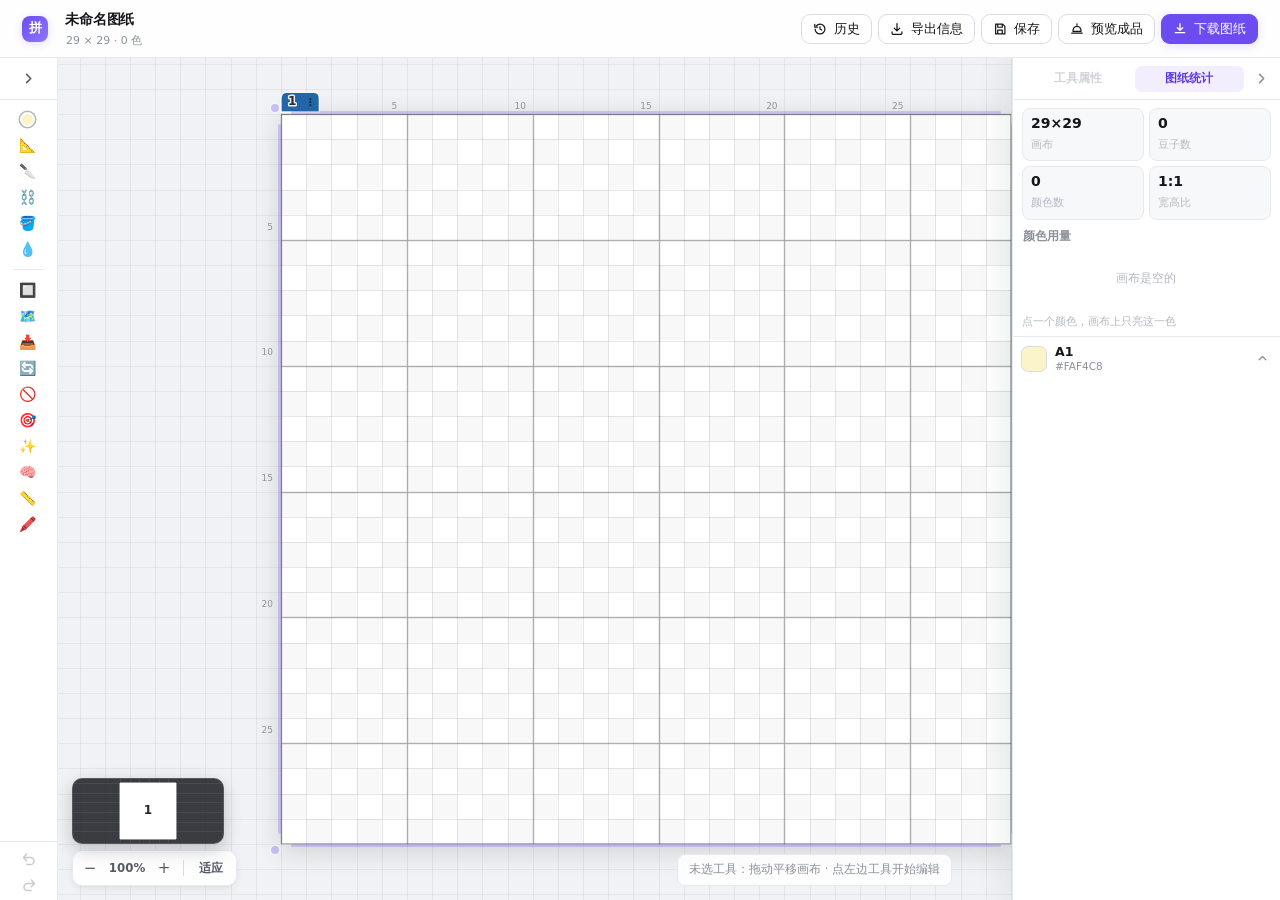
==== commit 3c2f8d7d: "Task #9：旧图纸迁移 / 图片导入 / 放置模式 - migrateLegacyDesigns：perler.designs 每个图纸转一个区域，8 格间距排一行，   色号不在当前色卡的格子丢" ====
--- a/editor.html
+++ b/editor.html
@@ -324,6 +324,27 @@
                         <button class="tp-btn" id="regionRenameBtn" type="button">重命名当前区域</button>
                     </section>
 
+                    <!-- ============ 命令：导入 ============ -->
+                    <section class="ip-sec" data-panel="cmd:import">
+                        <div class="ip-title">导入图片</div>
+
+                        <div class="tp-row">
+                            <span class="tp-label">长边</span>
+                            <input class="tp-input" type="number" id="impCols" min="8" max="96" step="1" value="40" inputmode="numeric">
+                            <span class="size-unit">格</span>
+                        </div>
+
+                        <button class="tp-btn tp-btn-primary" id="impImageBtn" type="button">选择图片…</button>
+                        <p class="cmd-hint">图片按等比缩放到指定格数，逐格取最近色号（Lab 色差），透明处留空。</p>
+
+                        <div class="ip-title ip-title-gap">旧图纸</div>
+                        <div class="size-meta" id="impLegacyMeta">—</div>
+                        <button class="tp-btn" id="impLegacyBtn" type="button">迁移为区域</button>
+                        <p class="cmd-hint">旧版存在浏览器里的图纸会按 8 格间距并排铺开，整批只占一条撤销记录。</p>
+
+                        <input type="file" id="impFile" accept="image/*" hidden>
+                    </section>
+
                     <!-- ============ 命令：颜色转换 ============ -->
                     <section class="ip-sec" data-panel="cmd:colorConvert">
                         <div class="ip-title">颜色转换</div>
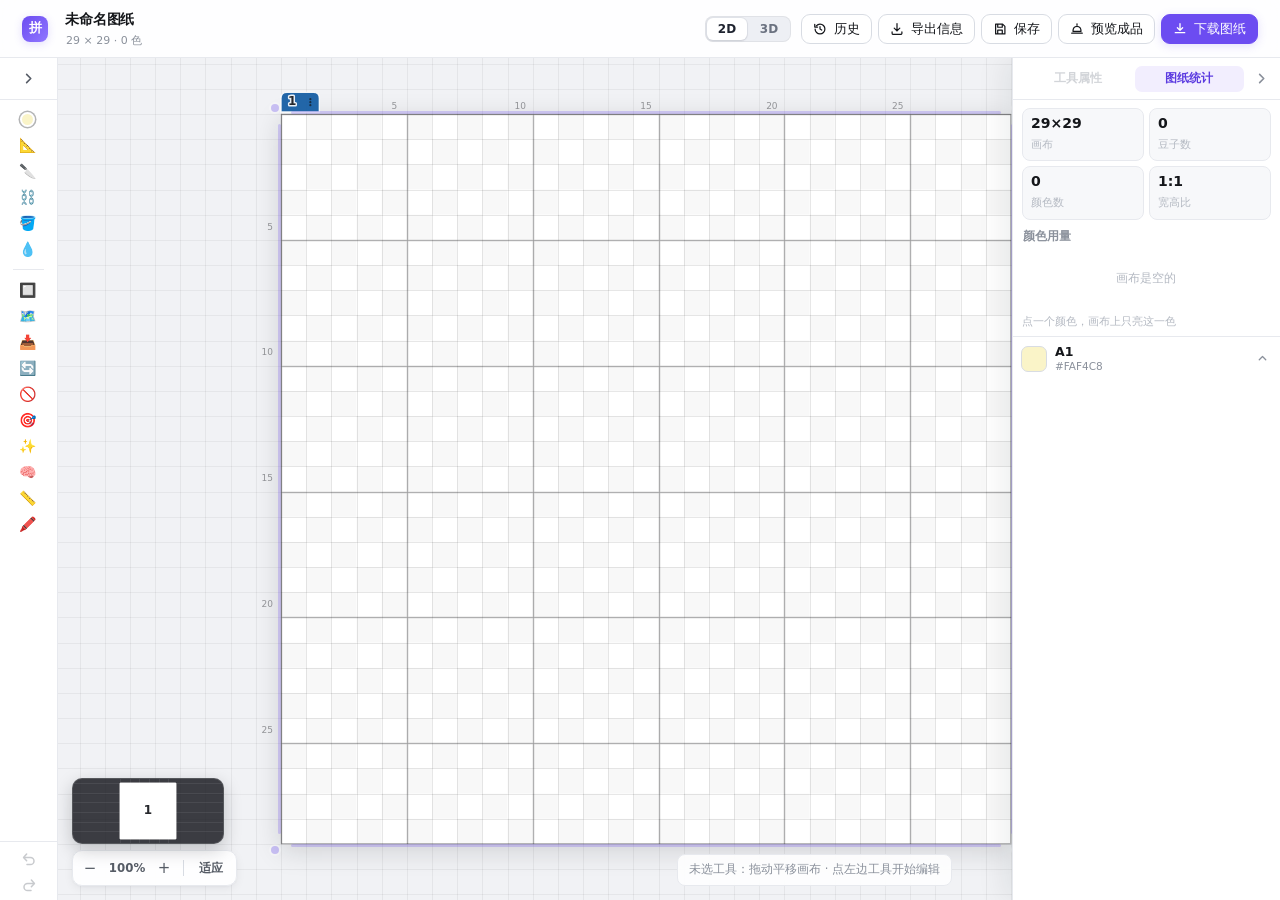
==== commit 0c6f55bf: "第四刀：3D 视图（多实例）+ 顶部 2D/3D 开关 - 新增 js/editor3d.js：独立 WebGL 渲染器，一个区域 = 一块有厚度的板，   2D 的 (x,y) 直接映射成 3D 的" ====
--- a/editor.html
+++ b/editor.html
@@ -24,6 +24,11 @@
         <div class="topbar-spacer"></div>
 
         <nav class="ed-actions">
+            <div class="ed-viewmode" id="viewMode" role="group" aria-label="视图模式">
+                <button class="ed-viewmode-btn is-on" id="btnView2d" type="button" title="2D 编辑">2D</button>
+                <button class="ed-viewmode-btn" id="btnView3d" type="button" title="3D 浏览（只读）">3D</button>
+            </div>
+
             <button class="btn btn-sm" id="btnHistory" type="button">
                 <svg width="14" height="14" viewBox="0 0 16 16" fill="none"><path d="M2.4 8a5.6 5.6 0 105.6-5.6c-1.7 0-3.2.8-4.2 2" stroke="currentColor" stroke-width="1.4" stroke-linecap="round"/><path d="M2 2.6v3.2h3.2" stroke="currentColor" stroke-width="1.4" stroke-linecap="round" stroke-linejoin="round"/><path d="M8 5.4V8l1.9 1.2" stroke="currentColor" stroke-width="1.4" stroke-linecap="round"/></svg>
                 <span>历史</span>
@@ -80,6 +85,8 @@
         <!-- 画布 -->
         <div class="ed-viewport" id="viewport">
             <canvas id="board"></canvas>
+            <!-- 3D 视图：跟 #board 互斥显示，同一份数据的另一个视图（不是导出） -->
+            <canvas id="board3d"></canvas>
 
             <!-- 画布尺寸手柄：跟着图纸走，拖四边/四角改格子数 -->
             <div class="ed-board-frame" id="boardFrame">
@@ -112,6 +119,12 @@
             <div class="ed-hud ed-hud-right">
                 <span class="ed-hint" id="edHint">滚轮缩放 · 空格拖动 · B 画笔 R 剃刀 G 填充 I 取色</span>
             </div>
+
+            <!-- 3D 视图的两条浮层：操作提示 / 选中信息 -->
+            <div class="ed-3d-hint">
+                <span>点击选中</span><i>·</i><span>拖动旋转</span><i>·</i><span>滚轮缩放</span><i>·</i><span>右键平移</span><i>·</i><span>双击复位</span>
+            </div>
+            <div class="ed-3d-pick" id="pick3d"></div>
         </div>
 
         <!-- 次面板（右侧）：默认图纸统计，选中工具时变成该工具属性 -->
@@ -840,6 +853,7 @@
     <script src="modules/InfoPaperManager.js"></script>
     <!-- 成品预览渲染（v1 的物理烫效果，独立模块）。纹理 318KB，点「预览成品」时才拉 --> 
     <script src="js/ironPreview.js"></script>
+    <script src="js/editor3d.js"></script>
     <script src="js/worldstore.js"></script>
     <script src="js/editor.js"></script>
 </body>
--- a/css/editor.css
+++ b/css/editor.css
@@ -3325,3 +3325,123 @@
 }
 .ed-region-menu button:hover { background: #f1f2f6; }
 .ed-region-menu button.danger:hover { background: #fdecec; color: #d6453f; }
+
+/* =============================================================
+ * 顶部 2D / 3D 视图开关
+ * 分段式而不是单键 toggle：两个状态都写在脸上，用户不用猜「现在点一下会变成什么」
+ * ============================================================= */
+
+.ed-viewmode {
+    display: inline-flex;
+    align-items: center;
+    gap: 2px;
+    padding: 2px;
+    margin-right: 4px;
+    border-radius: 8px;
+    background: #EDEFF4;
+    box-shadow: inset 0 0 0 1px rgba(20, 22, 26, .06);
+}
+
+.ed-viewmode-btn {
+    min-width: 40px;
+    padding: 5px 10px;
+    border: 0;
+    border-radius: 6px;
+    background: transparent;
+    color: #6B7280;
+    font: 600 12px/1 system-ui, -apple-system, "Segoe UI", sans-serif;
+    letter-spacing: .2px;
+    cursor: pointer;
+    transition: background .15s, color .15s, box-shadow .15s;
+}
+
+.ed-viewmode-btn:hover { color: #1F2430; }
+
+.ed-viewmode-btn.is-on {
+    background: #fff;
+    color: #1F2430;
+    box-shadow: 0 1px 2px rgba(16, 24, 40, .10), 0 0 0 1px rgba(16, 24, 40, .05);
+}
+
+/* ---- 3D 画布 ---- */
+
+/* 绝对定位铺满：跟 #board 同层叠着，用 body 的 is-3d 类切换谁可见。
+   不用 [hidden] 属性，因为 #board 的 display:block 会把它顶掉。 */
+#board3d {
+    position: absolute;
+    inset: 0;
+    display: none;
+    width: 100%;
+    height: 100%;
+    cursor: grab;
+}
+
+.editor.is-3d #board { display: none; }
+.editor.is-3d #board3d { display: block; }
+
+/* 3D 模式下 2D 专有的浮层要收起来，否则会飘在半空 */
+.editor.is-3d .ed-minimap,
+.editor.is-3d .ed-board-frame,
+.editor.is-3d .ed-zoom,
+.editor.is-3d .ed-hud { display: none !important; }
+
+/* 左侧工具栏 / 右侧属性面板在 3D 里没有意义：留着结构但置灰不可点，
+   切回 2D 立刻恢复（比整块 display:none 少一次重排，布局不会跳） */
+.editor.is-3d #toolSection,
+.editor.is-3d .tool-foot { opacity: .38; pointer-events: none; }
+
+/* 右侧面板在 3D 里会撒谎：它统计的是「2D 当前区域」，
+   而 3D 里没有"当前区域"这个概念（可以同时看着好几块）。
+   直接收起，3D 需要的信息由底部那条选中提示承担。 */
+.editor.is-3d .ed-insp { display: none; }
+
+/* 3D 操作提示：贴底部居中，不抢画面 */
+.ed-3d-hint {
+    position: absolute;
+    left: 50%;
+    bottom: 18px;
+    transform: translateX(-50%);
+    display: none;
+    align-items: center;
+    gap: 10px;
+    padding: 7px 14px;
+    border-radius: 999px;
+    background: rgba(24, 26, 32, .78);
+    color: rgba(255, 255, 255, .92);
+    font: 500 12px/1 system-ui, -apple-system, "Segoe UI", sans-serif;
+    white-space: nowrap;
+    pointer-events: none;
+    backdrop-filter: blur(6px);
+    z-index: 6;
+}
+
+.editor.is-3d .ed-3d-hint { display: flex; }
+
+.ed-3d-hint i {
+    font-style: normal;
+    opacity: .55;
+}
+
+/* 3D 里被选中的板：底部浮一条信息 */
+.ed-3d-pick {
+    position: absolute;
+    left: 50%;
+    bottom: 54px;
+    transform: translateX(-50%);
+    display: none;
+    align-items: center;
+    gap: 8px;
+    padding: 6px 12px;
+    border-radius: 8px;
+    background: rgba(255, 255, 255, .96);
+    box-shadow: 0 4px 16px rgba(16, 24, 40, .14), 0 0 0 1px rgba(16, 24, 40, .06);
+    color: #2A2D34;
+    font-size: 12.5px;
+    z-index: 7;
+}
+
+.editor.is-3d .ed-3d-pick.is-on { display: flex; }
+
+@media (max-width: 760px) {
+    .ed-viewmode-btn { min-width: 32px; padding: 5px 7px; font-size: 11px; }
+}
